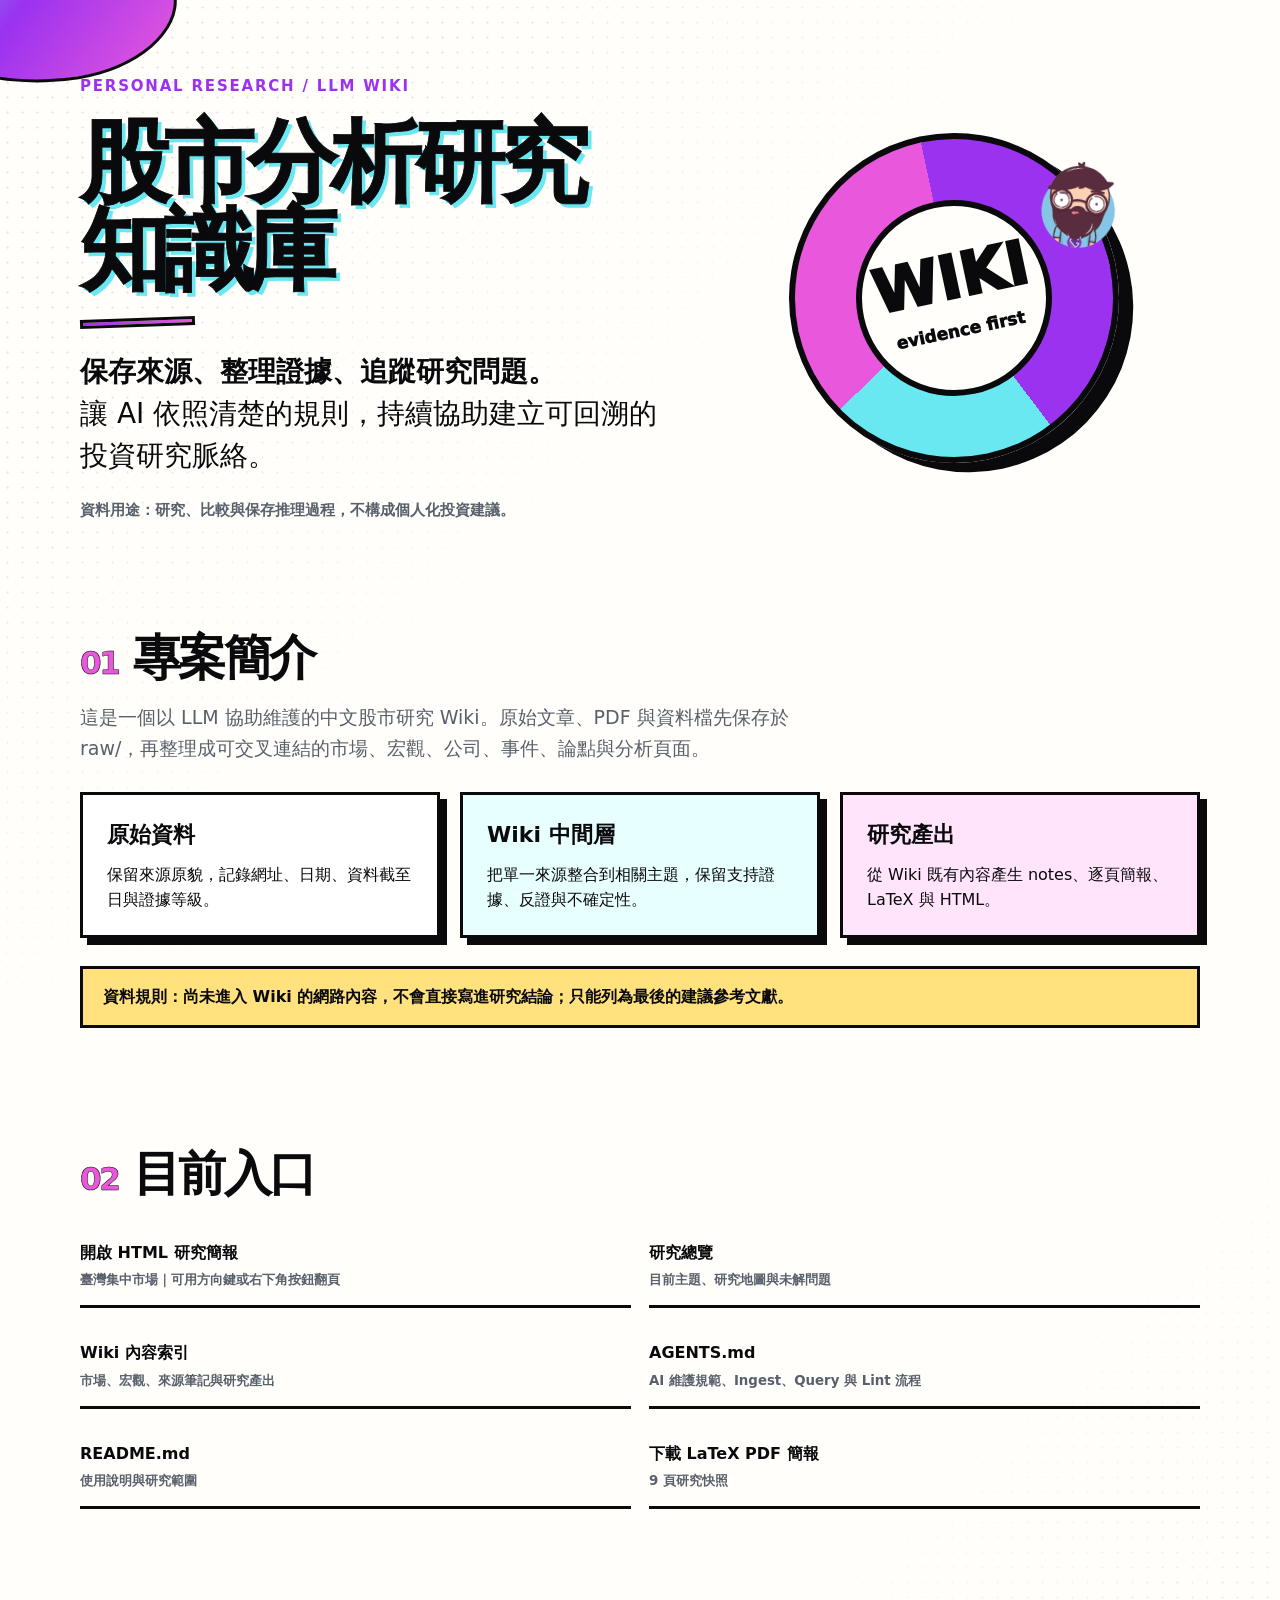
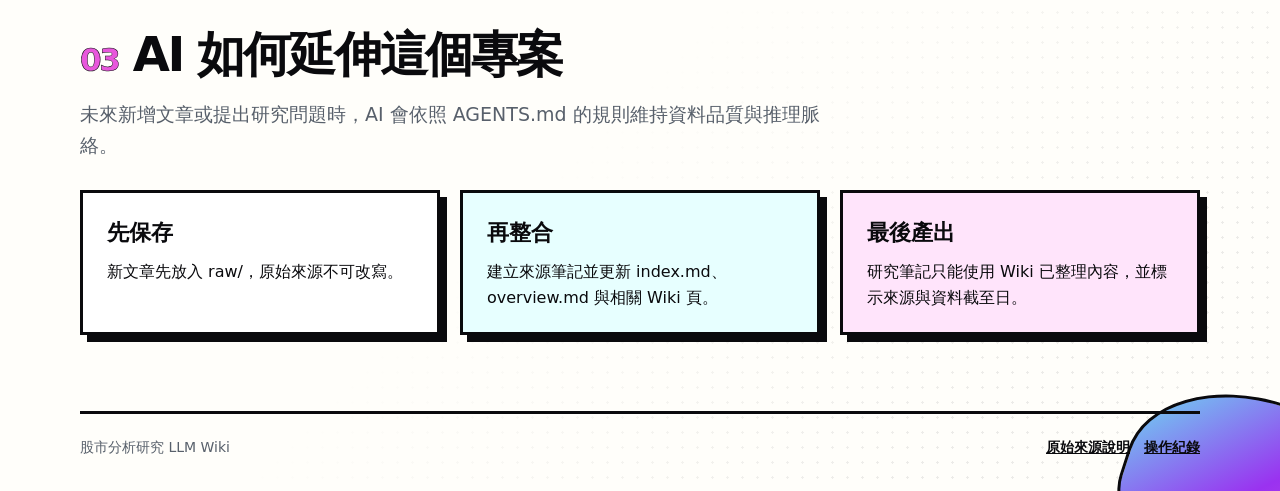
==== index.html @ 8a21003b "Initial stock research LLM Wiki" ====
<!doctype html>
<html lang="zh-Hant">
<head>
  <meta charset="utf-8">
  <meta name="viewport" content="width=device-width, initial-scale=1">
  <meta name="description" content="股市分析研究 LLM Wiki：保存來源、整理證據，並由 AI 協助產生研究筆記與簡報。">
  <title>股市分析研究 LLM Wiki</title>
  <style>
    :root{--paper:#fffefa;--ink:#0a0a0d;--muted:#58606b;--purple:#9a32f0;--pink:#e857dc;--cyan:#69e8f1;--yellow:#ffe17d;--line:3px solid var(--ink)}
    *{box-sizing:border-box}html{scroll-behavior:smooth}body{margin:0;background:#e5e6ed;color:var(--ink);font-family:"Noto Sans TC","Microsoft JhengHei",system-ui,sans-serif;line-height:1.65}
    .page{min-height:100vh;position:relative;overflow:hidden;background:var(--paper)}.page:before{content:"";position:absolute;inset:0;pointer-events:none;background-image:radial-gradient(var(--ink) 1.2px,transparent 1.2px);background-size:15px 15px;opacity:.07;mask-image:linear-gradient(135deg,#000 0 15%,transparent 35% 68%,#000 88%)}
    .blob{position:absolute;border:var(--line);background:linear-gradient(135deg,var(--cyan),var(--purple) 48%,var(--pink));pointer-events:none}.blob.tl{width:280px;height:175px;left:-105px;top:-90px;border-radius:20% 65% 45% 70%;transform:rotate(-9deg)}.blob.br{width:280px;height:190px;right:-120px;bottom:-100px;border-radius:48% 28% 60% 38%;transform:rotate(18deg)}
    .wrap{position:relative;z-index:1;width:min(1120px,calc(100% - 48px));margin:0 auto}.hero{padding:74px 0 66px;min-height:540px;display:grid;grid-template-columns:1.08fr .92fr;gap:50px;align-items:center}.eyebrow{font-size:15px;letter-spacing:.12em;font-weight:900;color:var(--purple);text-transform:uppercase}.hero h1{max-width:680px;margin:20px 0 18px;font-size:clamp(44px,7vw,90px);line-height:.98;letter-spacing:-.07em;text-shadow:4px 4px 0 var(--cyan);-webkit-text-stroke:.8px var(--ink)}.rule{width:115px;height:9px;border:var(--line);background:linear-gradient(90deg,var(--purple),var(--pink));transform:rotate(-2deg);margin:24px 0}.hero p{max-width:650px;margin:0;font-size:clamp(19px,2.2vw,28px);line-height:1.5}.meta{margin-top:22px!important;font-size:15px!important;color:var(--muted);font-weight:700}.visual{display:grid;place-items:center;min-height:360px;position:relative}.ring{width:min(330px,70vw);aspect-ratio:1;border:6px solid var(--ink);border-radius:50%;background:conic-gradient(var(--purple) 0 43%,var(--cyan) 43% 66%,var(--pink) 66% 100%);box-shadow:12px 12px 0 var(--ink);display:grid;place-items:center;transform:rotate(-12deg)}.ring:after{content:"";width:58%;aspect-ratio:1;border:6px solid var(--ink);border-radius:50%;background:var(--paper)}.ring-copy{position:absolute;text-align:center;transform:rotate(-12deg);font-weight:950}.ring-copy .number{font-size:clamp(30px,4.8vw,60px);line-height:.95}.ring-copy .label{font-size:17px;margin-top:10px}.avatar{position:absolute;width:110px;right:5%;top:2%;transform:rotate(7deg)}.avatar img{display:block;width:100%}
    .section{padding:44px 0 76px}.section h2{margin:0;font-size:clamp(28px,4vw,48px);line-height:1.08;letter-spacing:-.05em}.section h2 span{color:var(--pink);font-size:.65em;margin-right:.45em;-webkit-text-stroke:.5px var(--ink)}.section-intro{max-width:760px;color:var(--muted);font-size:19px;margin:18px 0 28px}.grid{display:grid;grid-template-columns:repeat(3,1fr);gap:20px}.card{border:var(--line);padding:22px 24px;background:#fff;box-shadow:7px 7px 0 var(--ink)}.card:nth-child(2){background:#e7ffff}.card:nth-child(3){background:#ffe4fb}.card h3{margin:0 0 8px;font-size:22px}.card p{margin:0;font-size:16px;line-height:1.6}.links{display:grid;grid-template-columns:repeat(2,1fr);gap:18px;margin-top:26px}.link{display:block;color:var(--ink);text-decoration:none;border-bottom:var(--line);padding:14px 0;font-weight:850}.link:hover{color:var(--purple)}.link small{display:block;color:var(--muted);font-weight:600;margin-top:3px}.notice{margin-top:28px;border:var(--line);background:var(--yellow);padding:15px 20px;font-size:16px;font-weight:750}.footer{border-top:var(--line);padding:22px 0 32px;color:var(--muted);font-size:14px;display:flex;justify-content:space-between;gap:18px}.footer a{color:var(--ink);font-weight:850}
    @media(max-width:760px){.wrap{width:min(100% - 34px,600px)}.hero{grid-template-columns:1fr;gap:20px;padding-top:54px}.visual{min-height:285px}.avatar{width:84px;right:10%;top:0}.grid,.links{grid-template-columns:1fr}.section{padding:34px 0 54px}.footer{display:block}.footer span{display:block;margin-top:6px}}
  </style>
</head>
<body>
  <main class="page">
    <div class="blob tl"></div><div class="blob br"></div>
    <div class="wrap">
      <header class="hero">
        <div>
          <div class="eyebrow">Personal Research / LLM Wiki</div>
          <h1>股市分析研究<br>知識庫</h1>
          <div class="rule"></div>
          <p><strong>保存來源、整理證據、追蹤研究問題。</strong><br>讓 AI 依照清楚的規則，持續協助建立可回溯的投資研究脈絡。</p>
          <p class="meta">資料用途：研究、比較與保存推理過程，不構成個人化投資建議。</p>
        </div>
        <div class="visual" aria-label="研究資料視覺化裝飾">
          <div class="ring"></div>
          <div class="ring-copy"><div class="number">WIKI</div><div class="label">evidence first</div></div>
          <figure class="avatar"><img src="raw/assets/beanhead-01-transparent.png" alt="研究角色插圖"></figure>
        </div>
      </header>

      <section class="section" id="about">
        <h2><span>01</span>專案簡介</h2>
        <p class="section-intro">這是一個以 LLM 協助維護的中文股市研究 Wiki。原始文章、PDF 與資料檔先保存於 raw/，再整理成可交叉連結的市場、宏觀、公司、事件、論點與分析頁面。</p>
        <div class="grid">
          <article class="card"><h3>原始資料</h3><p>保留來源原貌，記錄網址、日期、資料截至日與證據等級。</p></article>
          <article class="card"><h3>Wiki 中間層</h3><p>把單一來源整合到相關主題，保留支持證據、反證與不確定性。</p></article>
          <article class="card"><h3>研究產出</h3><p>從 Wiki 既有內容產生 notes、逐頁簡報、LaTeX 與 HTML。</p></article>
        </div>
        <div class="notice">資料規則：尚未進入 Wiki 的網路內容，不會直接寫進研究結論；只能列為最後的建議參考文獻。</div>
      </section>

      <section class="section" id="entries">
        <h2><span>02</span>目前入口</h2>
        <div class="links">
          <a class="link" href="html/taiwan-stock-market.html">開啟 HTML 研究簡報<small>臺灣集中市場｜可用方向鍵或右下角按鈕翻頁</small></a>
          <a class="link" href="wiki/overview.md">研究總覽<small>目前主題、研究地圖與未解問題</small></a>
          <a class="link" href="index.md">Wiki 內容索引<small>市場、宏觀、來源筆記與研究產出</small></a>
          <a class="link" href="AGENTS.md">AGENTS.md<small>AI 維護規範、Ingest、Query 與 Lint 流程</small></a>
          <a class="link" href="README.md">README.md<small>使用說明與研究範圍</small></a>
          <a class="link" href="latex/taiwan-stock-market.pdf">下載 LaTeX PDF 簡報<small>9 頁研究快照</small></a>
        </div>
      </section>

      <section class="section" id="ai-rules">
        <h2><span>03</span>AI 如何延伸這個專案</h2>
        <p class="section-intro">未來新增文章或提出研究問題時，AI 會依照 AGENTS.md 的規則維持資料品質與推理脈絡。</p>
        <div class="grid">
          <article class="card"><h3>先保存</h3><p>新文章先放入 raw/，原始來源不可改寫。</p></article>
          <article class="card"><h3>再整合</h3><p>建立來源筆記並更新 index.md、overview.md 與相關 Wiki 頁。</p></article>
          <article class="card"><h3>最後產出</h3><p>研究筆記只能使用 Wiki 已整理內容，並標示來源與資料截至日。</p></article>
        </div>
      </section>

      <footer class="footer">
        <span>股市分析研究 LLM Wiki</span>
        <span><a href="raw/README.md">原始來源說明</a>　<a href="log.md">操作紀錄</a></span>
      </footer>
    </div>
  </main>
</body>
</html>
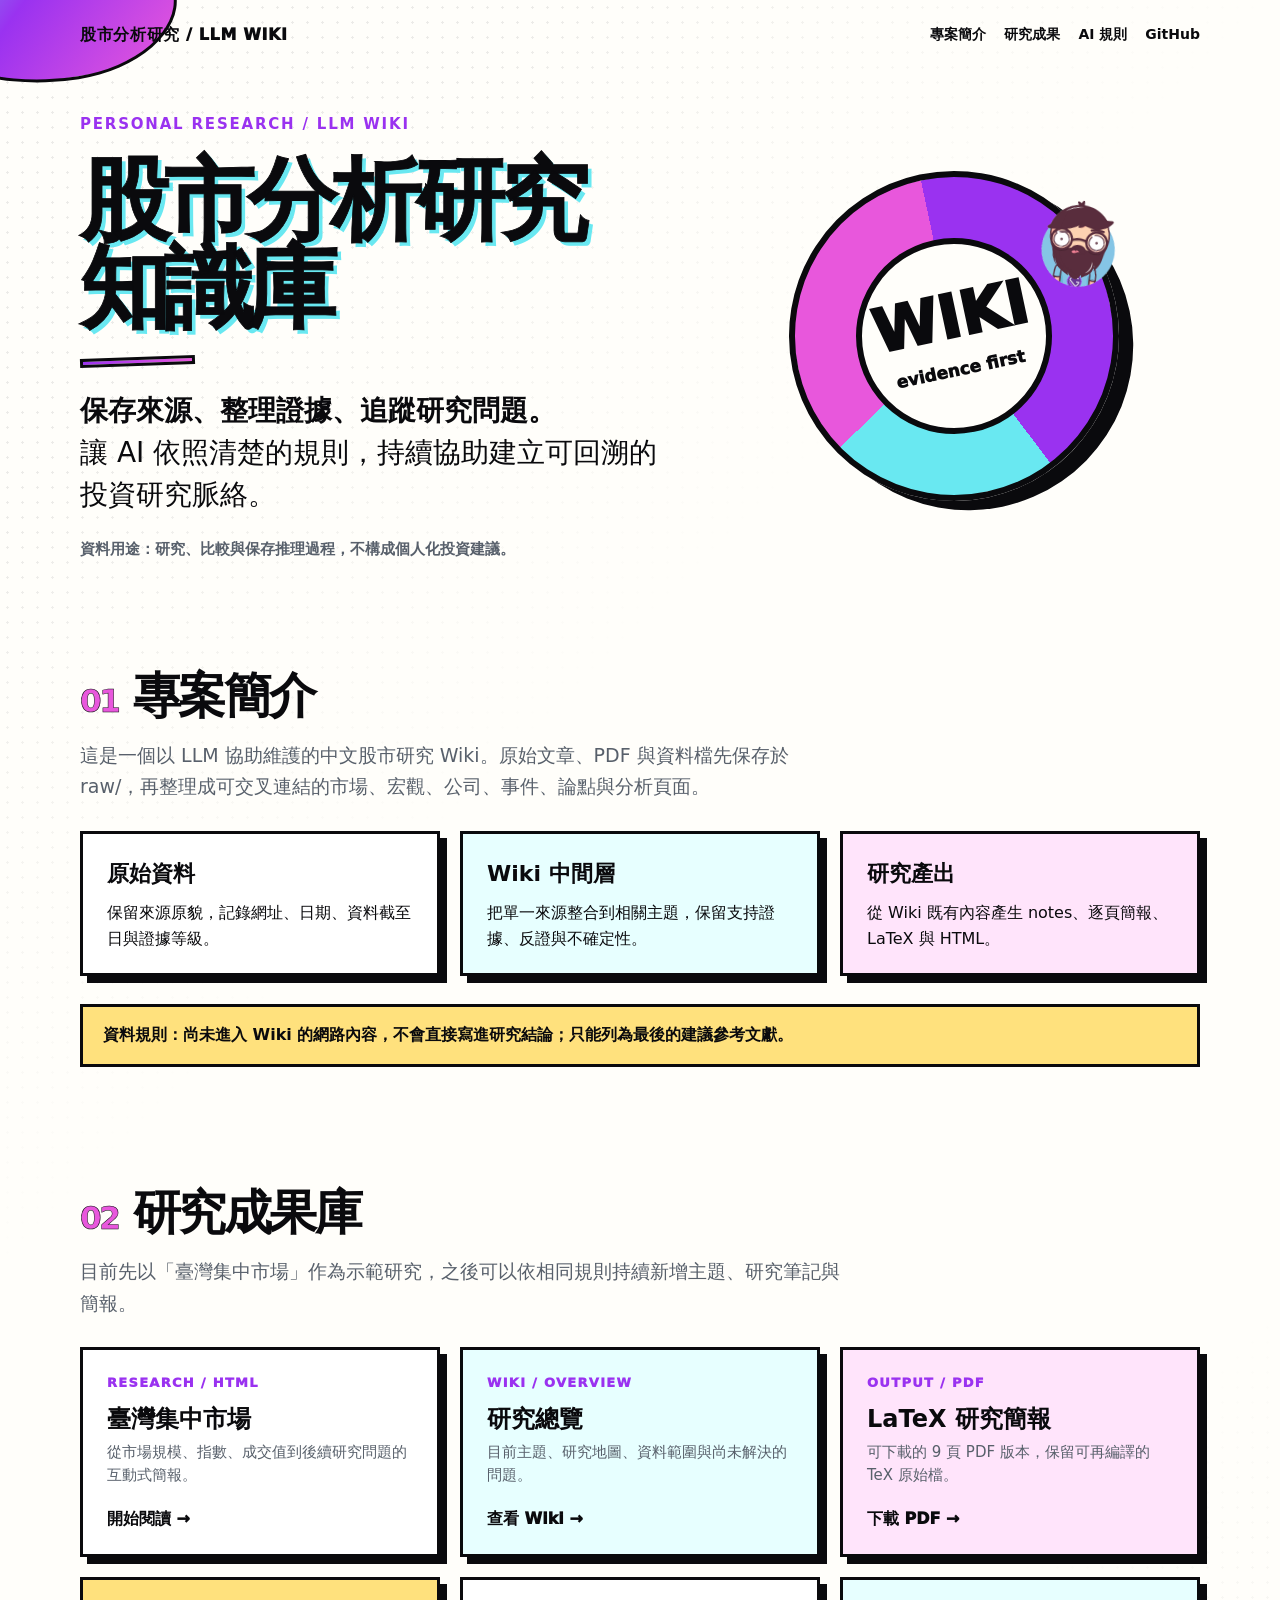
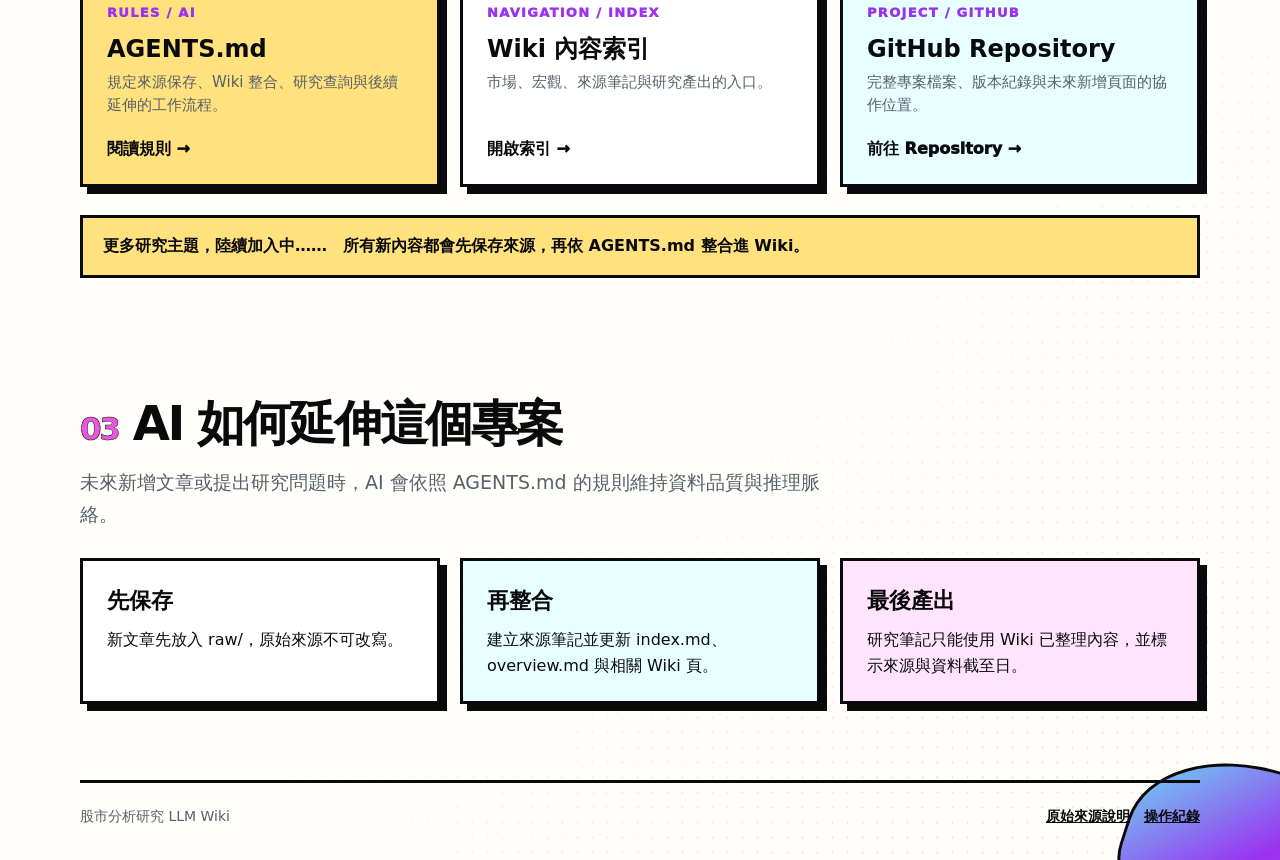
==== commit b61d34d3: "Improve project landing page structure" ====
--- a/index.html
+++ b/index.html
@@ -10,15 +10,19 @@
     *{box-sizing:border-box}html{scroll-behavior:smooth}body{margin:0;background:#e5e6ed;color:var(--ink);font-family:"Noto Sans TC","Microsoft JhengHei",system-ui,sans-serif;line-height:1.65}
     .page{min-height:100vh;position:relative;overflow:hidden;background:var(--paper)}.page:before{content:"";position:absolute;inset:0;pointer-events:none;background-image:radial-gradient(var(--ink) 1.2px,transparent 1.2px);background-size:15px 15px;opacity:.07;mask-image:linear-gradient(135deg,#000 0 15%,transparent 35% 68%,#000 88%)}
     .blob{position:absolute;border:var(--line);background:linear-gradient(135deg,var(--cyan),var(--purple) 48%,var(--pink));pointer-events:none}.blob.tl{width:280px;height:175px;left:-105px;top:-90px;border-radius:20% 65% 45% 70%;transform:rotate(-9deg)}.blob.br{width:280px;height:190px;right:-120px;bottom:-100px;border-radius:48% 28% 60% 38%;transform:rotate(18deg)}
-    .wrap{position:relative;z-index:1;width:min(1120px,calc(100% - 48px));margin:0 auto}.hero{padding:74px 0 66px;min-height:540px;display:grid;grid-template-columns:1.08fr .92fr;gap:50px;align-items:center}.eyebrow{font-size:15px;letter-spacing:.12em;font-weight:900;color:var(--purple);text-transform:uppercase}.hero h1{max-width:680px;margin:20px 0 18px;font-size:clamp(44px,7vw,90px);line-height:.98;letter-spacing:-.07em;text-shadow:4px 4px 0 var(--cyan);-webkit-text-stroke:.8px var(--ink)}.rule{width:115px;height:9px;border:var(--line);background:linear-gradient(90deg,var(--purple),var(--pink));transform:rotate(-2deg);margin:24px 0}.hero p{max-width:650px;margin:0;font-size:clamp(19px,2.2vw,28px);line-height:1.5}.meta{margin-top:22px!important;font-size:15px!important;color:var(--muted);font-weight:700}.visual{display:grid;place-items:center;min-height:360px;position:relative}.ring{width:min(330px,70vw);aspect-ratio:1;border:6px solid var(--ink);border-radius:50%;background:conic-gradient(var(--purple) 0 43%,var(--cyan) 43% 66%,var(--pink) 66% 100%);box-shadow:12px 12px 0 var(--ink);display:grid;place-items:center;transform:rotate(-12deg)}.ring:after{content:"";width:58%;aspect-ratio:1;border:6px solid var(--ink);border-radius:50%;background:var(--paper)}.ring-copy{position:absolute;text-align:center;transform:rotate(-12deg);font-weight:950}.ring-copy .number{font-size:clamp(30px,4.8vw,60px);line-height:.95}.ring-copy .label{font-size:17px;margin-top:10px}.avatar{position:absolute;width:110px;right:5%;top:2%;transform:rotate(7deg)}.avatar img{display:block;width:100%}
-    .section{padding:44px 0 76px}.section h2{margin:0;font-size:clamp(28px,4vw,48px);line-height:1.08;letter-spacing:-.05em}.section h2 span{color:var(--pink);font-size:.65em;margin-right:.45em;-webkit-text-stroke:.5px var(--ink)}.section-intro{max-width:760px;color:var(--muted);font-size:19px;margin:18px 0 28px}.grid{display:grid;grid-template-columns:repeat(3,1fr);gap:20px}.card{border:var(--line);padding:22px 24px;background:#fff;box-shadow:7px 7px 0 var(--ink)}.card:nth-child(2){background:#e7ffff}.card:nth-child(3){background:#ffe4fb}.card h3{margin:0 0 8px;font-size:22px}.card p{margin:0;font-size:16px;line-height:1.6}.links{display:grid;grid-template-columns:repeat(2,1fr);gap:18px;margin-top:26px}.link{display:block;color:var(--ink);text-decoration:none;border-bottom:var(--line);padding:14px 0;font-weight:850}.link:hover{color:var(--purple)}.link small{display:block;color:var(--muted);font-weight:600;margin-top:3px}.notice{margin-top:28px;border:var(--line);background:var(--yellow);padding:15px 20px;font-size:16px;font-weight:750}.footer{border-top:var(--line);padding:22px 0 32px;color:var(--muted);font-size:14px;display:flex;justify-content:space-between;gap:18px}.footer a{color:var(--ink);font-weight:850}
-    @media(max-width:760px){.wrap{width:min(100% - 34px,600px)}.hero{grid-template-columns:1fr;gap:20px;padding-top:54px}.visual{min-height:285px}.avatar{width:84px;right:10%;top:0}.grid,.links{grid-template-columns:1fr}.section{padding:34px 0 54px}.footer{display:block}.footer span{display:block;margin-top:6px}}
+    .wrap{position:relative;z-index:1;width:min(1120px,calc(100% - 48px));margin:0 auto}.nav{display:flex;align-items:center;justify-content:space-between;gap:20px;padding:22px 0 8px}.brand{font-weight:950;letter-spacing:.04em}.nav-links{display:flex;gap:18px;flex-wrap:wrap;justify-content:flex-end}.nav-links a{color:var(--ink);text-decoration:none;font-size:14px;font-weight:850;border-bottom:2px solid transparent}.nav-links a:hover{color:var(--purple);border-color:var(--purple)}.hero{padding:56px 0 66px;min-height:520px;display:grid;grid-template-columns:1.08fr .92fr;gap:50px;align-items:center}.eyebrow{font-size:15px;letter-spacing:.12em;font-weight:900;color:var(--purple);text-transform:uppercase}.hero h1{max-width:680px;margin:20px 0 18px;font-size:clamp(44px,7vw,90px);line-height:.98;letter-spacing:-.07em;text-shadow:4px 4px 0 var(--cyan);-webkit-text-stroke:.8px var(--ink)}.rule{width:115px;height:9px;border:var(--line);background:linear-gradient(90deg,var(--purple),var(--pink));transform:rotate(-2deg);margin:24px 0}.hero p{max-width:650px;margin:0;font-size:clamp(19px,2.2vw,28px);line-height:1.5}.meta{margin-top:22px!important;font-size:15px!important;color:var(--muted);font-weight:700}.visual{display:grid;place-items:center;min-height:360px;position:relative}.ring{width:min(330px,70vw);aspect-ratio:1;border:6px solid var(--ink);border-radius:50%;background:conic-gradient(var(--purple) 0 43%,var(--cyan) 43% 66%,var(--pink) 66% 100%);box-shadow:12px 12px 0 var(--ink);display:grid;place-items:center;transform:rotate(-12deg)}.ring:after{content:"";width:58%;aspect-ratio:1;border:6px solid var(--ink);border-radius:50%;background:var(--paper)}.ring-copy{position:absolute;text-align:center;transform:rotate(-12deg);font-weight:950}.ring-copy .number{font-size:clamp(30px,4.8vw,60px);line-height:.95}.ring-copy .label{font-size:17px;margin-top:10px}.avatar{position:absolute;width:110px;right:5%;top:2%;transform:rotate(7deg)}.avatar img{display:block;width:100%}
+    .section{padding:44px 0 76px}.section h2{margin:0;font-size:clamp(28px,4vw,48px);line-height:1.08;letter-spacing:-.05em}.section h2 span{color:var(--pink);font-size:.65em;margin-right:.45em;-webkit-text-stroke:.5px var(--ink)}.section-intro{max-width:760px;color:var(--muted);font-size:19px;margin:18px 0 28px}.grid{display:grid;grid-template-columns:repeat(3,1fr);gap:20px}.card{border:var(--line);padding:22px 24px;background:#fff;box-shadow:7px 7px 0 var(--ink)}.card:nth-child(2){background:#e7ffff}.card:nth-child(3){background:#ffe4fb}.card h3{margin:0 0 8px;font-size:22px}.card p{margin:0;font-size:16px;line-height:1.6}.entry-grid{display:grid;grid-template-columns:repeat(3,1fr);gap:20px;margin-top:26px}.entry{display:flex;min-height:210px;flex-direction:column;justify-content:space-between;color:var(--ink);text-decoration:none;border:var(--line);padding:22px 24px;background:#fff;box-shadow:7px 7px 0 var(--ink);transition:transform .15s ease}.entry:hover{transform:translate(-3px,-3px)}.entry:nth-child(2){background:#e7ffff}.entry:nth-child(3){background:#ffe4fb}.entry:nth-child(4){background:#ffe17d}.entry:nth-child(5){background:#fff}.entry:nth-child(6){background:#e7ffff}.entry-tag{font-size:13px;letter-spacing:.1em;font-weight:950;color:var(--purple);text-transform:uppercase}.entry h3{font-size:24px;line-height:1.15;margin:12px 0 8px}.entry p{margin:0;color:var(--muted);font-size:15px;line-height:1.55}.entry-cta{margin-top:18px;font-weight:950}.links{display:grid;grid-template-columns:repeat(2,1fr);gap:18px;margin-top:26px}.link{display:block;color:var(--ink);text-decoration:none;border-bottom:var(--line);padding:14px 0;font-weight:850}.link:hover{color:var(--purple)}.link small{display:block;color:var(--muted);font-weight:600;margin-top:3px}.notice{margin-top:28px;border:var(--line);background:var(--yellow);padding:15px 20px;font-size:16px;font-weight:750}.footer{border-top:var(--line);padding:22px 0 32px;color:var(--muted);font-size:14px;display:flex;justify-content:space-between;gap:18px}.footer a{color:var(--ink);font-weight:850}
+    @media(max-width:760px){.wrap{width:min(100% - 34px,600px)}.nav{align-items:flex-start;flex-direction:column}.nav-links{justify-content:flex-start}.hero{grid-template-columns:1fr;gap:20px;padding-top:44px}.visual{min-height:285px}.avatar{width:84px;right:10%;top:0}.grid,.entry-grid,.links{grid-template-columns:1fr}.section{padding:34px 0 54px}.footer{display:block}.footer span{display:block;margin-top:6px}}
   </style>
 </head>
 <body>
   <main class="page">
     <div class="blob tl"></div><div class="blob br"></div>
     <div class="wrap">
+      <nav class="nav" aria-label="主要導覽">
+        <div class="brand">股市分析研究 / LLM WIKI</div>
+        <div class="nav-links"><a href="#about">專案簡介</a><a href="#entries">研究成果</a><a href="#ai-rules">AI 規則</a><a href="https://github.com/tzuyin-19/-LLM-Wiki">GitHub</a></div>
+      </nav>
       <header class="hero">
         <div>
           <div class="eyebrow">Personal Research / LLM Wiki</div>
@@ -46,15 +50,17 @@
       </section>
 
       <section class="section" id="entries">
-        <h2><span>02</span>目前入口</h2>
-        <div class="links">
-          <a class="link" href="html/taiwan-stock-market.html">開啟 HTML 研究簡報<small>臺灣集中市場｜可用方向鍵或右下角按鈕翻頁</small></a>
-          <a class="link" href="wiki/overview.md">研究總覽<small>目前主題、研究地圖與未解問題</small></a>
-          <a class="link" href="index.md">Wiki 內容索引<small>市場、宏觀、來源筆記與研究產出</small></a>
-          <a class="link" href="AGENTS.md">AGENTS.md<small>AI 維護規範、Ingest、Query 與 Lint 流程</small></a>
-          <a class="link" href="README.md">README.md<small>使用說明與研究範圍</small></a>
-          <a class="link" href="latex/taiwan-stock-market.pdf">下載 LaTeX PDF 簡報<small>9 頁研究快照</small></a>
+        <h2><span>02</span>研究成果庫</h2>
+        <p class="section-intro">目前先以「臺灣集中市場」作為示範研究，之後可以依相同規則持續新增主題、研究筆記與簡報。</p>
+        <div class="entry-grid">
+          <a class="entry" href="html/taiwan-stock-market.html"><div><div class="entry-tag">Research / HTML</div><h3>臺灣集中市場</h3><p>從市場規模、指數、成交值到後續研究問題的互動式簡報。</p></div><div class="entry-cta">開始閱讀 →</div></a>
+          <a class="entry" href="wiki/overview.md"><div><div class="entry-tag">Wiki / Overview</div><h3>研究總覽</h3><p>目前主題、研究地圖、資料範圍與尚未解決的問題。</p></div><div class="entry-cta">查看 Wiki →</div></a>
+          <a class="entry" href="latex/taiwan-stock-market.pdf"><div><div class="entry-tag">Output / PDF</div><h3>LaTeX 研究簡報</h3><p>可下載的 9 頁 PDF 版本，保留可再編譯的 TeX 原始檔。</p></div><div class="entry-cta">下載 PDF →</div></a>
+          <a class="entry" href="AGENTS.md"><div><div class="entry-tag">Rules / AI</div><h3>AGENTS.md</h3><p>規定來源保存、Wiki 整合、研究查詢與後續延伸的工作流程。</p></div><div class="entry-cta">閱讀規則 →</div></a>
+          <a class="entry" href="index.md"><div><div class="entry-tag">Navigation / Index</div><h3>Wiki 內容索引</h3><p>市場、宏觀、來源筆記與研究產出的入口。</p></div><div class="entry-cta">開啟索引 →</div></a>
+          <a class="entry" href="https://github.com/tzuyin-19/-LLM-Wiki"><div><div class="entry-tag">Project / GitHub</div><h3>GitHub Repository</h3><p>完整專案檔案、版本紀錄與未來新增頁面的協作位置。</p></div><div class="entry-cta">前往 Repository →</div></a>
         </div>
+        <div class="notice">更多研究主題，陸續加入中……　所有新內容都會先保存來源，再依 AGENTS.md 整合進 Wiki。</div>
       </section>
 
       <section class="section" id="ai-rules">
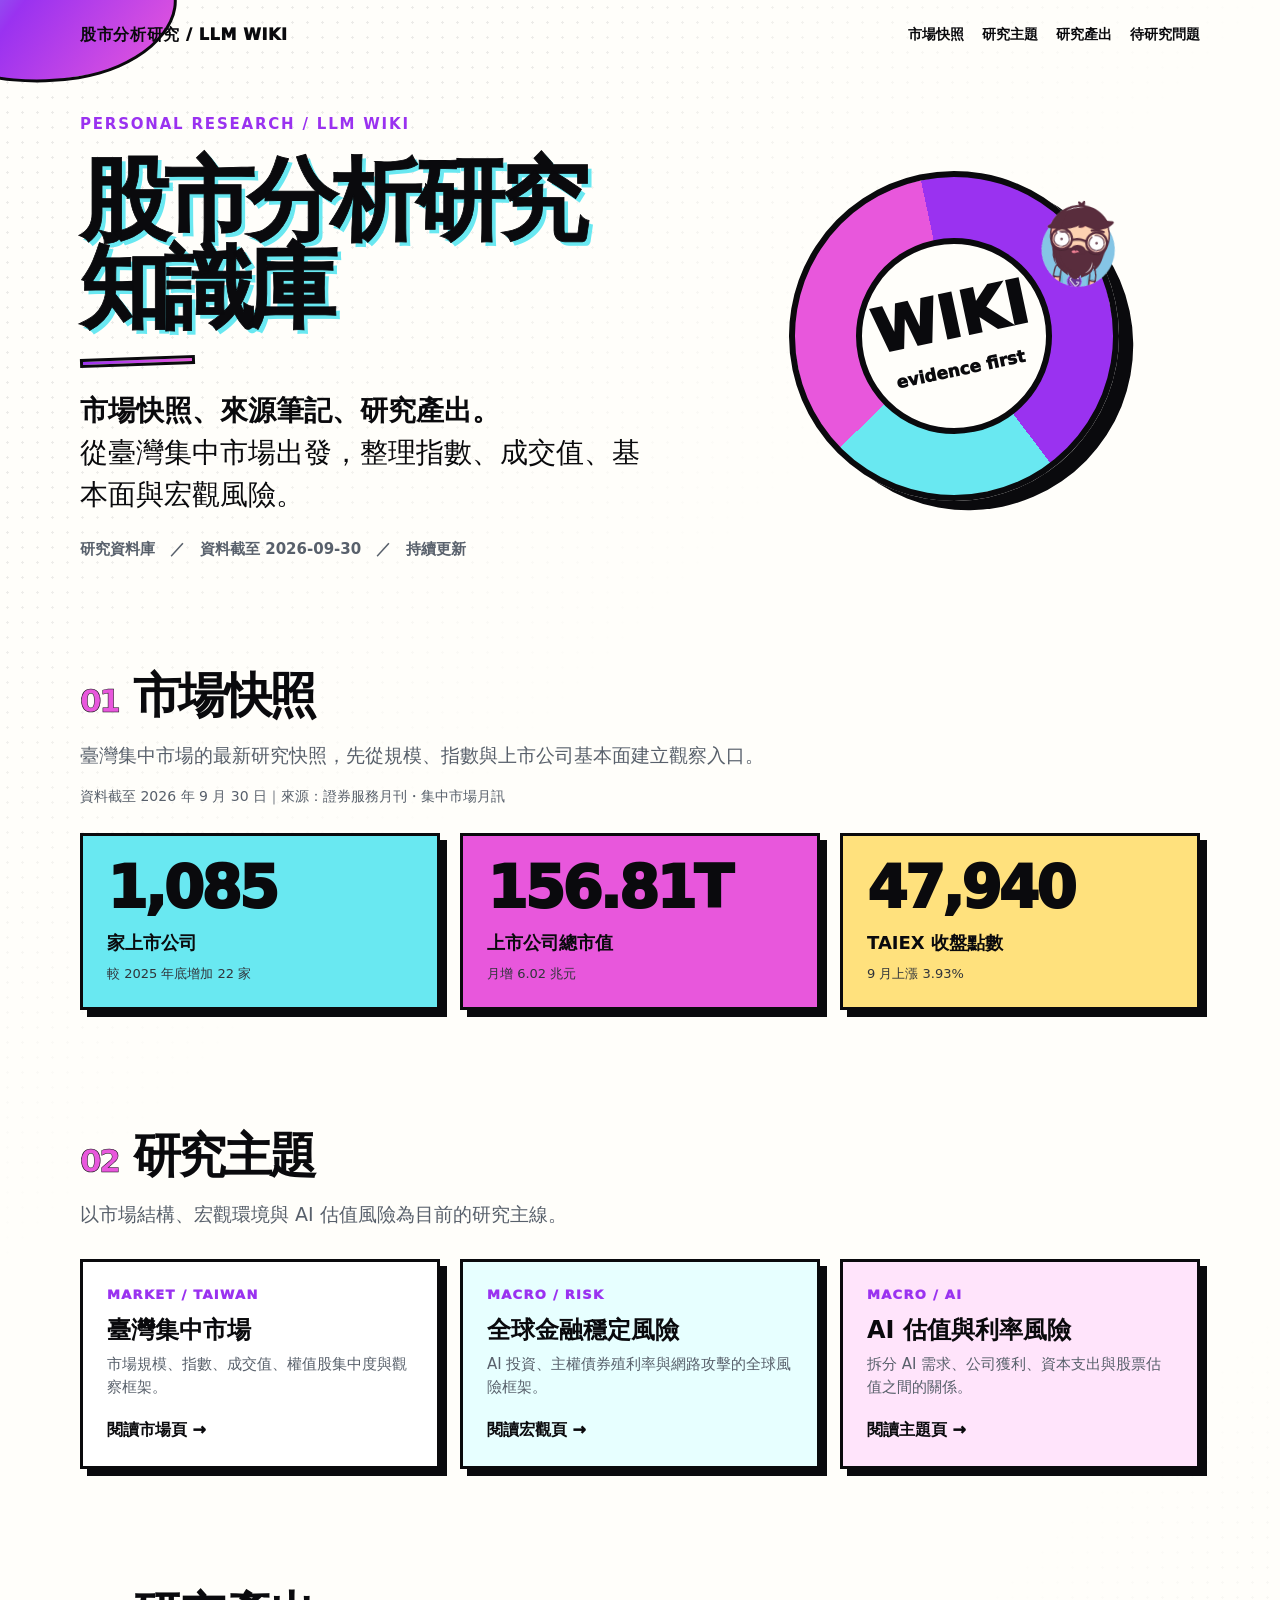
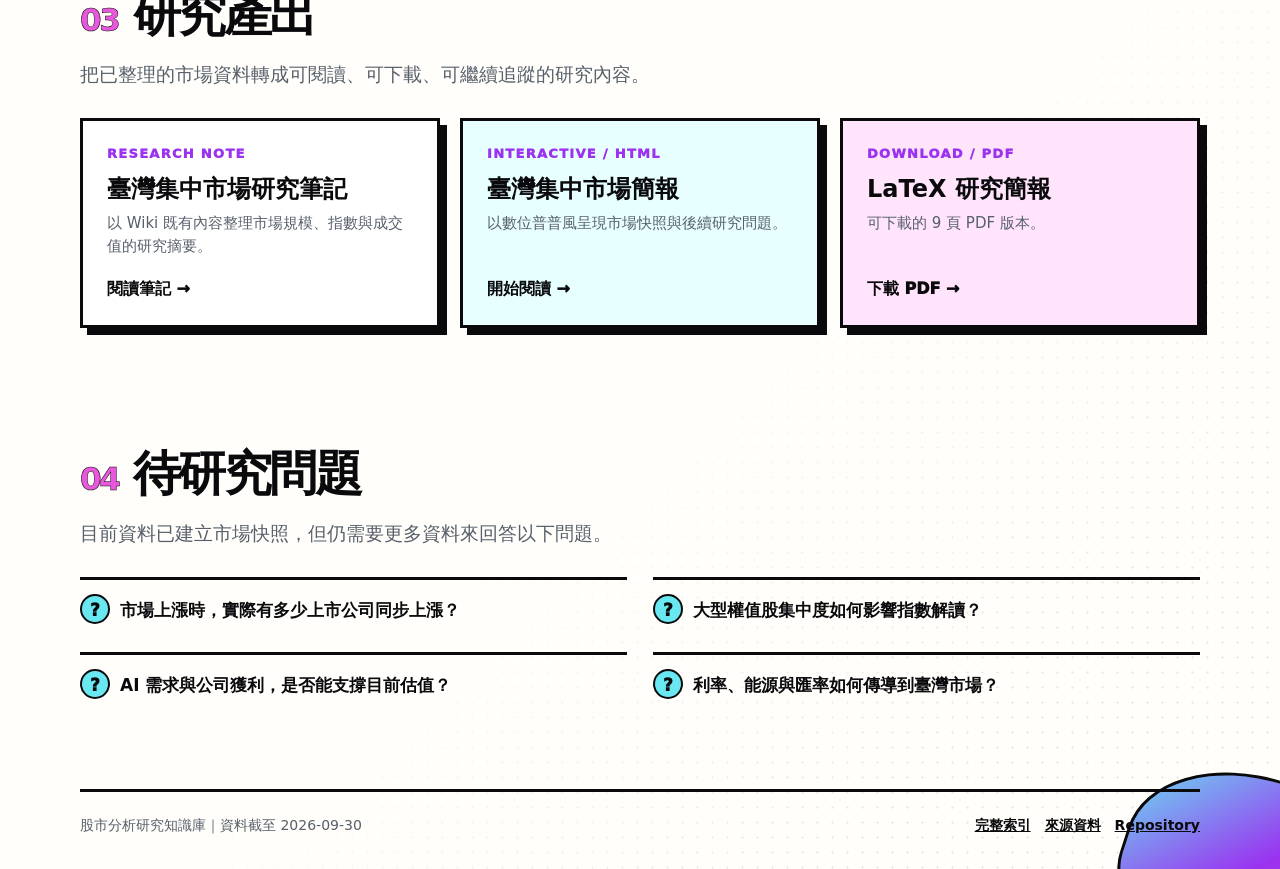
==== commit 21da047e: "Refocus landing page as stock research wiki" ====
--- a/index.html
+++ b/index.html
@@ -11,8 +11,8 @@
     .page{min-height:100vh;position:relative;overflow:hidden;background:var(--paper)}.page:before{content:"";position:absolute;inset:0;pointer-events:none;background-image:radial-gradient(var(--ink) 1.2px,transparent 1.2px);background-size:15px 15px;opacity:.07;mask-image:linear-gradient(135deg,#000 0 15%,transparent 35% 68%,#000 88%)}
     .blob{position:absolute;border:var(--line);background:linear-gradient(135deg,var(--cyan),var(--purple) 48%,var(--pink));pointer-events:none}.blob.tl{width:280px;height:175px;left:-105px;top:-90px;border-radius:20% 65% 45% 70%;transform:rotate(-9deg)}.blob.br{width:280px;height:190px;right:-120px;bottom:-100px;border-radius:48% 28% 60% 38%;transform:rotate(18deg)}
     .wrap{position:relative;z-index:1;width:min(1120px,calc(100% - 48px));margin:0 auto}.nav{display:flex;align-items:center;justify-content:space-between;gap:20px;padding:22px 0 8px}.brand{font-weight:950;letter-spacing:.04em}.nav-links{display:flex;gap:18px;flex-wrap:wrap;justify-content:flex-end}.nav-links a{color:var(--ink);text-decoration:none;font-size:14px;font-weight:850;border-bottom:2px solid transparent}.nav-links a:hover{color:var(--purple);border-color:var(--purple)}.hero{padding:56px 0 66px;min-height:520px;display:grid;grid-template-columns:1.08fr .92fr;gap:50px;align-items:center}.eyebrow{font-size:15px;letter-spacing:.12em;font-weight:900;color:var(--purple);text-transform:uppercase}.hero h1{max-width:680px;margin:20px 0 18px;font-size:clamp(44px,7vw,90px);line-height:.98;letter-spacing:-.07em;text-shadow:4px 4px 0 var(--cyan);-webkit-text-stroke:.8px var(--ink)}.rule{width:115px;height:9px;border:var(--line);background:linear-gradient(90deg,var(--purple),var(--pink));transform:rotate(-2deg);margin:24px 0}.hero p{max-width:650px;margin:0;font-size:clamp(19px,2.2vw,28px);line-height:1.5}.meta{margin-top:22px!important;font-size:15px!important;color:var(--muted);font-weight:700}.visual{display:grid;place-items:center;min-height:360px;position:relative}.ring{width:min(330px,70vw);aspect-ratio:1;border:6px solid var(--ink);border-radius:50%;background:conic-gradient(var(--purple) 0 43%,var(--cyan) 43% 66%,var(--pink) 66% 100%);box-shadow:12px 12px 0 var(--ink);display:grid;place-items:center;transform:rotate(-12deg)}.ring:after{content:"";width:58%;aspect-ratio:1;border:6px solid var(--ink);border-radius:50%;background:var(--paper)}.ring-copy{position:absolute;text-align:center;transform:rotate(-12deg);font-weight:950}.ring-copy .number{font-size:clamp(30px,4.8vw,60px);line-height:.95}.ring-copy .label{font-size:17px;margin-top:10px}.avatar{position:absolute;width:110px;right:5%;top:2%;transform:rotate(7deg)}.avatar img{display:block;width:100%}
-    .section{padding:44px 0 76px}.section h2{margin:0;font-size:clamp(28px,4vw,48px);line-height:1.08;letter-spacing:-.05em}.section h2 span{color:var(--pink);font-size:.65em;margin-right:.45em;-webkit-text-stroke:.5px var(--ink)}.section-intro{max-width:760px;color:var(--muted);font-size:19px;margin:18px 0 28px}.grid{display:grid;grid-template-columns:repeat(3,1fr);gap:20px}.card{border:var(--line);padding:22px 24px;background:#fff;box-shadow:7px 7px 0 var(--ink)}.card:nth-child(2){background:#e7ffff}.card:nth-child(3){background:#ffe4fb}.card h3{margin:0 0 8px;font-size:22px}.card p{margin:0;font-size:16px;line-height:1.6}.entry-grid{display:grid;grid-template-columns:repeat(3,1fr);gap:20px;margin-top:26px}.entry{display:flex;min-height:210px;flex-direction:column;justify-content:space-between;color:var(--ink);text-decoration:none;border:var(--line);padding:22px 24px;background:#fff;box-shadow:7px 7px 0 var(--ink);transition:transform .15s ease}.entry:hover{transform:translate(-3px,-3px)}.entry:nth-child(2){background:#e7ffff}.entry:nth-child(3){background:#ffe4fb}.entry:nth-child(4){background:#ffe17d}.entry:nth-child(5){background:#fff}.entry:nth-child(6){background:#e7ffff}.entry-tag{font-size:13px;letter-spacing:.1em;font-weight:950;color:var(--purple);text-transform:uppercase}.entry h3{font-size:24px;line-height:1.15;margin:12px 0 8px}.entry p{margin:0;color:var(--muted);font-size:15px;line-height:1.55}.entry-cta{margin-top:18px;font-weight:950}.links{display:grid;grid-template-columns:repeat(2,1fr);gap:18px;margin-top:26px}.link{display:block;color:var(--ink);text-decoration:none;border-bottom:var(--line);padding:14px 0;font-weight:850}.link:hover{color:var(--purple)}.link small{display:block;color:var(--muted);font-weight:600;margin-top:3px}.notice{margin-top:28px;border:var(--line);background:var(--yellow);padding:15px 20px;font-size:16px;font-weight:750}.footer{border-top:var(--line);padding:22px 0 32px;color:var(--muted);font-size:14px;display:flex;justify-content:space-between;gap:18px}.footer a{color:var(--ink);font-weight:850}
-    @media(max-width:760px){.wrap{width:min(100% - 34px,600px)}.nav{align-items:flex-start;flex-direction:column}.nav-links{justify-content:flex-start}.hero{grid-template-columns:1fr;gap:20px;padding-top:44px}.visual{min-height:285px}.avatar{width:84px;right:10%;top:0}.grid,.entry-grid,.links{grid-template-columns:1fr}.section{padding:34px 0 54px}.footer{display:block}.footer span{display:block;margin-top:6px}}
+    .section{padding:44px 0 76px}.section h2{margin:0;font-size:clamp(28px,4vw,48px);line-height:1.08;letter-spacing:-.05em}.section h2 span{color:var(--pink);font-size:.65em;margin-right:.45em;-webkit-text-stroke:.5px var(--ink)}.section-intro{max-width:760px;color:var(--muted);font-size:19px;margin:18px 0 28px}.section-meta{margin:-14px 0 24px;color:var(--muted);font-size:14px}.grid{display:grid;grid-template-columns:repeat(3,1fr);gap:20px}.card{border:var(--line);padding:22px 24px;background:#fff;box-shadow:7px 7px 0 var(--ink)}.card:nth-child(2){background:#e7ffff}.card:nth-child(3){background:#ffe4fb}.card h3{margin:0 0 8px;font-size:22px}.card p{margin:0;font-size:16px;line-height:1.6}.stat-grid{display:grid;grid-template-columns:repeat(3,1fr);gap:20px}.stat{border:var(--line);padding:22px 24px;background:var(--cyan);box-shadow:7px 7px 0 var(--ink)}.stat:nth-child(2){background:var(--pink)}.stat:nth-child(3){background:var(--yellow)}.stat-value{font-size:clamp(34px,5vw,58px);font-weight:950;line-height:1.05;letter-spacing:-.05em}.stat-label{font-size:18px;font-weight:900;margin-top:10px}.stat-note{color:#30343a;font-size:13px;margin-top:5px}.entry-grid{display:grid;grid-template-columns:repeat(3,1fr);gap:20px;margin-top:26px}.entry{display:flex;min-height:210px;flex-direction:column;justify-content:space-between;color:var(--ink);text-decoration:none;border:var(--line);padding:22px 24px;background:#fff;box-shadow:7px 7px 0 var(--ink);transition:transform .15s ease}.entry:hover{transform:translate(-3px,-3px)}.entry:nth-child(2){background:#e7ffff}.entry:nth-child(3){background:#ffe4fb}.entry:nth-child(4){background:#ffe17d}.entry:nth-child(5){background:#fff}.entry:nth-child(6){background:#e7ffff}.entry-tag{font-size:13px;letter-spacing:.1em;font-weight:950;color:var(--purple);text-transform:uppercase}.entry h3{font-size:24px;line-height:1.15;margin:12px 0 8px}.entry p{margin:0;color:var(--muted);font-size:15px;line-height:1.55}.entry-cta{margin-top:18px;font-weight:950}.question-list{display:grid;grid-template-columns:repeat(2,1fr);gap:14px 26px;margin:0;padding:0;list-style:none}.question-list li{border-top:3px solid var(--ink);padding:14px 0;font-size:17px;font-weight:750}.question-list li::before{content:"?";display:inline-grid;place-items:center;width:26px;height:26px;margin-right:10px;border:2px solid var(--ink);border-radius:50%;background:var(--cyan);font-weight:950}.notice{margin-top:28px;border:var(--line);background:var(--yellow);padding:15px 20px;font-size:16px;font-weight:750}.footer{border-top:var(--line);padding:22px 0 32px;color:var(--muted);font-size:14px;display:flex;justify-content:space-between;gap:18px}.footer a{color:var(--ink);font-weight:850}
+    @media(max-width:760px){.wrap{width:min(100% - 34px,600px)}.nav{align-items:flex-start;flex-direction:column}.nav-links{justify-content:flex-start}.hero{grid-template-columns:1fr;gap:20px;padding-top:44px}.visual{min-height:285px}.avatar{width:84px;right:10%;top:0}.grid,.stat-grid,.entry-grid,.question-list,.links{grid-template-columns:1fr}.section{padding:34px 0 54px}.footer{display:block}.footer span{display:block;margin-top:6px}}
   </style>
 </head>
 <body>
@@ -21,15 +21,15 @@
     <div class="wrap">
       <nav class="nav" aria-label="主要導覽">
         <div class="brand">股市分析研究 / LLM WIKI</div>
-        <div class="nav-links"><a href="#about">專案簡介</a><a href="#entries">研究成果</a><a href="#ai-rules">AI 規則</a><a href="https://github.com/tzuyin-19/-LLM-Wiki">GitHub</a></div>
+        <div class="nav-links"><a href="#snapshot">市場快照</a><a href="#topics">研究主題</a><a href="#outputs">研究產出</a><a href="#questions">待研究問題</a></div>
       </nav>
       <header class="hero">
         <div>
           <div class="eyebrow">Personal Research / LLM Wiki</div>
           <h1>股市分析研究<br>知識庫</h1>
           <div class="rule"></div>
-          <p><strong>保存來源、整理證據、追蹤研究問題。</strong><br>讓 AI 依照清楚的規則，持續協助建立可回溯的投資研究脈絡。</p>
-          <p class="meta">資料用途：研究、比較與保存推理過程，不構成個人化投資建議。</p>
+          <p><strong>市場快照、來源筆記、研究產出。</strong><br>從臺灣集中市場出發，整理指數、成交值、基本面與宏觀風險。</p>
+          <p class="meta">研究資料庫　／　資料截至 2026-09-30　／　持續更新</p>
         </div>
         <div class="visual" aria-label="研究資料視覺化裝飾">
           <div class="ring"></div>
@@ -38,44 +38,51 @@
         </div>
       </header>
 
-      <section class="section" id="about">
-        <h2><span>01</span>專案簡介</h2>
-        <p class="section-intro">這是一個以 LLM 協助維護的中文股市研究 Wiki。原始文章、PDF 與資料檔先保存於 raw/，再整理成可交叉連結的市場、宏觀、公司、事件、論點與分析頁面。</p>
-        <div class="grid">
-          <article class="card"><h3>原始資料</h3><p>保留來源原貌，記錄網址、日期、資料截至日與證據等級。</p></article>
-          <article class="card"><h3>Wiki 中間層</h3><p>把單一來源整合到相關主題，保留支持證據、反證與不確定性。</p></article>
-          <article class="card"><h3>研究產出</h3><p>從 Wiki 既有內容產生 notes、逐頁簡報、LaTeX 與 HTML。</p></article>
-        </div>
-        <div class="notice">資料規則：尚未進入 Wiki 的網路內容，不會直接寫進研究結論；只能列為最後的建議參考文獻。</div>
-      </section>
-
-      <section class="section" id="entries">
-        <h2><span>02</span>研究成果庫</h2>
-        <p class="section-intro">目前先以「臺灣集中市場」作為示範研究，之後可以依相同規則持續新增主題、研究筆記與簡報。</p>
-        <div class="entry-grid">
-          <a class="entry" href="html/taiwan-stock-market.html"><div><div class="entry-tag">Research / HTML</div><h3>臺灣集中市場</h3><p>從市場規模、指數、成交值到後續研究問題的互動式簡報。</p></div><div class="entry-cta">開始閱讀 →</div></a>
-          <a class="entry" href="wiki/overview.md"><div><div class="entry-tag">Wiki / Overview</div><h3>研究總覽</h3><p>目前主題、研究地圖、資料範圍與尚未解決的問題。</p></div><div class="entry-cta">查看 Wiki →</div></a>
-          <a class="entry" href="latex/taiwan-stock-market.pdf"><div><div class="entry-tag">Output / PDF</div><h3>LaTeX 研究簡報</h3><p>可下載的 9 頁 PDF 版本，保留可再編譯的 TeX 原始檔。</p></div><div class="entry-cta">下載 PDF →</div></a>
-          <a class="entry" href="AGENTS.md"><div><div class="entry-tag">Rules / AI</div><h3>AGENTS.md</h3><p>規定來源保存、Wiki 整合、研究查詢與後續延伸的工作流程。</p></div><div class="entry-cta">閱讀規則 →</div></a>
-          <a class="entry" href="index.md"><div><div class="entry-tag">Navigation / Index</div><h3>Wiki 內容索引</h3><p>市場、宏觀、來源筆記與研究產出的入口。</p></div><div class="entry-cta">開啟索引 →</div></a>
-          <a class="entry" href="https://github.com/tzuyin-19/-LLM-Wiki"><div><div class="entry-tag">Project / GitHub</div><h3>GitHub Repository</h3><p>完整專案檔案、版本紀錄與未來新增頁面的協作位置。</p></div><div class="entry-cta">前往 Repository →</div></a>
-        </div>
-        <div class="notice">更多研究主題，陸續加入中……　所有新內容都會先保存來源，再依 AGENTS.md 整合進 Wiki。</div>
-      </section>
-
-      <section class="section" id="ai-rules">
-        <h2><span>03</span>AI 如何延伸這個專案</h2>
-        <p class="section-intro">未來新增文章或提出研究問題時，AI 會依照 AGENTS.md 的規則維持資料品質與推理脈絡。</p>
-        <div class="grid">
-          <article class="card"><h3>先保存</h3><p>新文章先放入 raw/，原始來源不可改寫。</p></article>
-          <article class="card"><h3>再整合</h3><p>建立來源筆記並更新 index.md、overview.md 與相關 Wiki 頁。</p></article>
-          <article class="card"><h3>最後產出</h3><p>研究筆記只能使用 Wiki 已整理內容，並標示來源與資料截至日。</p></article>
+      <section class="section" id="snapshot">
+        <h2><span>01</span>市場快照</h2>
+        <p class="section-intro">臺灣集中市場的最新研究快照，先從規模、指數與上市公司基本面建立觀察入口。</p>
+        <p class="section-meta">資料截至 2026 年 9 月 30 日｜來源：證券服務月刊・集中市場月訊</p>
+        <div class="stat-grid">
+          <article class="stat"><div class="stat-value">1,085</div><div class="stat-label">家上市公司</div><div class="stat-note">較 2025 年底增加 22 家</div></article>
+          <article class="stat"><div class="stat-value">156.81T</div><div class="stat-label">上市公司總市值</div><div class="stat-note">月增 6.02 兆元</div></article>
+          <article class="stat"><div class="stat-value">47,940</div><div class="stat-label">TAIEX 收盤點數</div><div class="stat-note">9 月上漲 3.93%</div></article>
         </div>
       </section>
 
+      <section class="section" id="topics">
+        <h2><span>02</span>研究主題</h2>
+        <p class="section-intro">以市場結構、宏觀環境與 AI 估值風險為目前的研究主線。</p>
+        <div class="entry-grid">
+          <a class="entry" href="wiki/markets/taiwan-stock-market.md"><div><div class="entry-tag">Market / Taiwan</div><h3>臺灣集中市場</h3><p>市場規模、指數、成交值、權值股集中度與觀察框架。</p></div><div class="entry-cta">閱讀市場頁 →</div></a>
+          <a class="entry" href="wiki/macro/global-financial-stability-risks.md"><div><div class="entry-tag">Macro / Risk</div><h3>全球金融穩定風險</h3><p>AI 投資、主權債券殖利率與網路攻擊的全球風險框架。</p></div><div class="entry-cta">閱讀宏觀頁 →</div></a>
+          <a class="entry" href="wiki/macro/ai-valuation-and-rate-risk.md"><div><div class="entry-tag">Macro / AI</div><h3>AI 估值與利率風險</h3><p>拆分 AI 需求、公司獲利、資本支出與股票估值之間的關係。</p></div><div class="entry-cta">閱讀主題頁 →</div></a>
+        </div>
+      </section>
+
+      <section class="section" id="outputs">
+        <h2><span>03</span>研究產出</h2>
+        <p class="section-intro">把已整理的市場資料轉成可閱讀、可下載、可繼續追蹤的研究內容。</p>
+        <div class="entry-grid">
+          <a class="entry" href="notes/taiwan-stock-market.md"><div><div class="entry-tag">Research Note</div><h3>臺灣集中市場研究筆記</h3><p>以 Wiki 既有內容整理市場規模、指數與成交值的研究摘要。</p></div><div class="entry-cta">閱讀筆記 →</div></a>
+          <a class="entry" href="html/taiwan-stock-market.html"><div><div class="entry-tag">Interactive / HTML</div><h3>臺灣集中市場簡報</h3><p>以數位普普風呈現市場快照與後續研究問題。</p></div><div class="entry-cta">開始閱讀 →</div></a>
+          <a class="entry" href="latex/taiwan-stock-market.pdf"><div><div class="entry-tag">Download / PDF</div><h3>LaTeX 研究簡報</h3><p>可下載的 9 頁 PDF 版本。</p></div><div class="entry-cta">下載 PDF →</div></a>
+        </div>
+      </section>
+
+      <section class="section" id="questions">
+        <h2><span>04</span>待研究問題</h2>
+        <p class="section-intro">目前資料已建立市場快照，但仍需要更多資料來回答以下問題。</p>
+        <ul class="question-list">
+          <li>市場上漲時，實際有多少上市公司同步上漲？</li>
+          <li>大型權值股集中度如何影響指數解讀？</li>
+          <li>AI 需求與公司獲利，是否能支撐目前估值？</li>
+          <li>利率、能源與匯率如何傳導到臺灣市場？</li>
+        </ul>
+      </section>
+
       <footer class="footer">
-        <span>股市分析研究 LLM Wiki</span>
-        <span><a href="raw/README.md">原始來源說明</a>　<a href="log.md">操作紀錄</a></span>
+        <span>股市分析研究知識庫｜資料截至 2026-09-30</span>
+        <span><a href="index.md">完整索引</a>　<a href="raw/README.md">來源資料</a>　<a href="https://github.com/tzuyin-19/-LLM-Wiki">Repository</a></span>
       </footer>
     </div>
   </main>
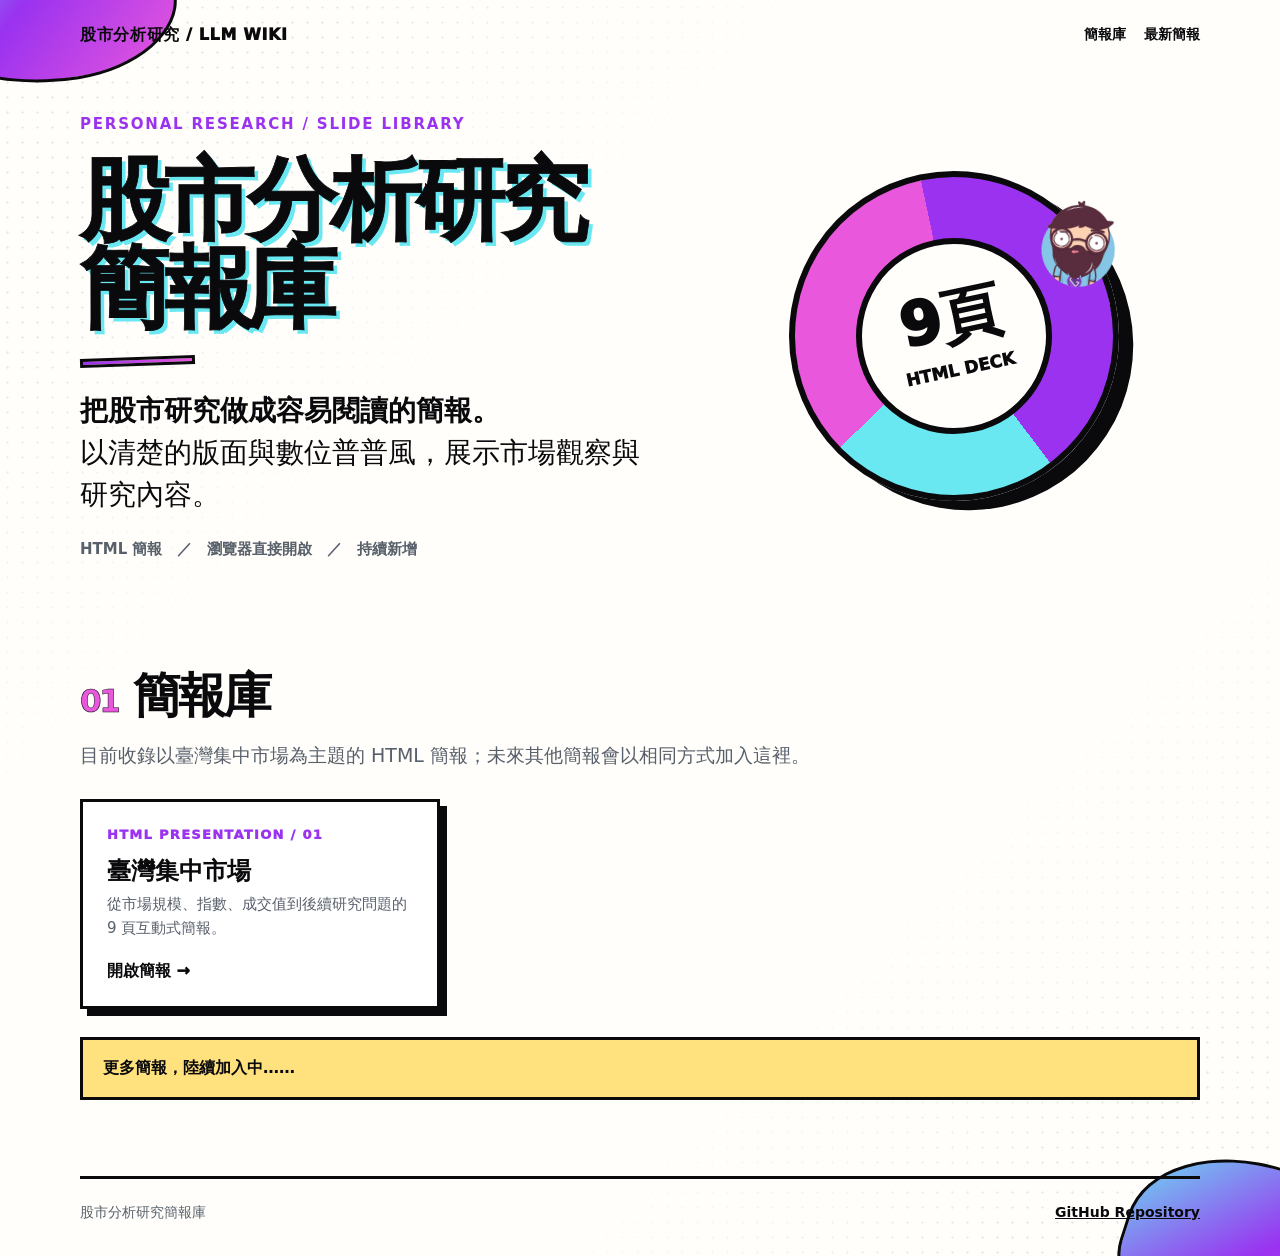
==== commit f3b9c2b2: "Focus landing page on HTML slide library" ====
--- a/index.html
+++ b/index.html
@@ -3,8 +3,8 @@
 <head>
   <meta charset="utf-8">
   <meta name="viewport" content="width=device-width, initial-scale=1">
-  <meta name="description" content="股市分析研究 LLM Wiki：保存來源、整理證據，並由 AI 協助產生研究筆記與簡報。">
-  <title>股市分析研究 LLM Wiki</title>
+  <meta name="description" content="股市分析研究簡報庫：以數位普普風呈現市場研究簡報。">
+  <title>股市分析研究簡報庫</title>
   <style>
     :root{--paper:#fffefa;--ink:#0a0a0d;--muted:#58606b;--purple:#9a32f0;--pink:#e857dc;--cyan:#69e8f1;--yellow:#ffe17d;--line:3px solid var(--ink)}
     *{box-sizing:border-box}html{scroll-behavior:smooth}body{margin:0;background:#e5e6ed;color:var(--ink);font-family:"Noto Sans TC","Microsoft JhengHei",system-ui,sans-serif;line-height:1.65}
@@ -21,68 +21,35 @@
     <div class="wrap">
       <nav class="nav" aria-label="主要導覽">
         <div class="brand">股市分析研究 / LLM WIKI</div>
-        <div class="nav-links"><a href="#snapshot">市場快照</a><a href="#topics">研究主題</a><a href="#outputs">研究產出</a><a href="#questions">待研究問題</a></div>
+        <div class="nav-links"><a href="#decks">簡報庫</a><a href="html/taiwan-stock-market.html">最新簡報</a></div>
       </nav>
       <header class="hero">
         <div>
-          <div class="eyebrow">Personal Research / LLM Wiki</div>
-          <h1>股市分析研究<br>知識庫</h1>
+          <div class="eyebrow">Personal Research / Slide Library</div>
+          <h1>股市分析研究<br>簡報庫</h1>
           <div class="rule"></div>
-          <p><strong>市場快照、來源筆記、研究產出。</strong><br>從臺灣集中市場出發，整理指數、成交值、基本面與宏觀風險。</p>
-          <p class="meta">研究資料庫　／　資料截至 2026-09-30　／　持續更新</p>
+          <p><strong>把股市研究做成容易閱讀的簡報。</strong><br>以清楚的版面與數位普普風，展示市場觀察與研究內容。</p>
+          <p class="meta">HTML 簡報　／　瀏覽器直接開啟　／　持續新增</p>
         </div>
-        <div class="visual" aria-label="研究資料視覺化裝飾">
+        <div class="visual" aria-label="股市研究簡報視覺化裝飾">
           <div class="ring"></div>
-          <div class="ring-copy"><div class="number">WIKI</div><div class="label">evidence first</div></div>
+          <div class="ring-copy"><div class="number">9頁</div><div class="label">HTML DECK</div></div>
           <figure class="avatar"><img src="raw/assets/beanhead-01-transparent.png" alt="研究角色插圖"></figure>
         </div>
       </header>
 
-      <section class="section" id="snapshot">
-        <h2><span>01</span>市場快照</h2>
-        <p class="section-intro">臺灣集中市場的最新研究快照，先從規模、指數與上市公司基本面建立觀察入口。</p>
-        <p class="section-meta">資料截至 2026 年 9 月 30 日｜來源：證券服務月刊・集中市場月訊</p>
-        <div class="stat-grid">
-          <article class="stat"><div class="stat-value">1,085</div><div class="stat-label">家上市公司</div><div class="stat-note">較 2025 年底增加 22 家</div></article>
-          <article class="stat"><div class="stat-value">156.81T</div><div class="stat-label">上市公司總市值</div><div class="stat-note">月增 6.02 兆元</div></article>
-          <article class="stat"><div class="stat-value">47,940</div><div class="stat-label">TAIEX 收盤點數</div><div class="stat-note">9 月上漲 3.93%</div></article>
+      <section class="section" id="decks">
+        <h2><span>01</span>簡報庫</h2>
+        <p class="section-intro">目前收錄以臺灣集中市場為主題的 HTML 簡報；未來其他簡報會以相同方式加入這裡。</p>
+        <div class="entry-grid">
+          <a class="entry" href="html/taiwan-stock-market.html"><div><div class="entry-tag">HTML Presentation / 01</div><h3>臺灣集中市場</h3><p>從市場規模、指數、成交值到後續研究問題的 9 頁互動式簡報。</p></div><div class="entry-cta">開啟簡報 →</div></a>
         </div>
-      </section>
-
-      <section class="section" id="topics">
-        <h2><span>02</span>研究主題</h2>
-        <p class="section-intro">以市場結構、宏觀環境與 AI 估值風險為目前的研究主線。</p>
-        <div class="entry-grid">
-          <a class="entry" href="wiki/markets/taiwan-stock-market.md"><div><div class="entry-tag">Market / Taiwan</div><h3>臺灣集中市場</h3><p>市場規模、指數、成交值、權值股集中度與觀察框架。</p></div><div class="entry-cta">閱讀市場頁 →</div></a>
-          <a class="entry" href="wiki/macro/global-financial-stability-risks.md"><div><div class="entry-tag">Macro / Risk</div><h3>全球金融穩定風險</h3><p>AI 投資、主權債券殖利率與網路攻擊的全球風險框架。</p></div><div class="entry-cta">閱讀宏觀頁 →</div></a>
-          <a class="entry" href="wiki/macro/ai-valuation-and-rate-risk.md"><div><div class="entry-tag">Macro / AI</div><h3>AI 估值與利率風險</h3><p>拆分 AI 需求、公司獲利、資本支出與股票估值之間的關係。</p></div><div class="entry-cta">閱讀主題頁 →</div></a>
-        </div>
-      </section>
-
-      <section class="section" id="outputs">
-        <h2><span>03</span>研究產出</h2>
-        <p class="section-intro">把已整理的市場資料轉成可閱讀、可下載、可繼續追蹤的研究內容。</p>
-        <div class="entry-grid">
-          <a class="entry" href="notes/taiwan-stock-market.md"><div><div class="entry-tag">Research Note</div><h3>臺灣集中市場研究筆記</h3><p>以 Wiki 既有內容整理市場規模、指數與成交值的研究摘要。</p></div><div class="entry-cta">閱讀筆記 →</div></a>
-          <a class="entry" href="html/taiwan-stock-market.html"><div><div class="entry-tag">Interactive / HTML</div><h3>臺灣集中市場簡報</h3><p>以數位普普風呈現市場快照與後續研究問題。</p></div><div class="entry-cta">開始閱讀 →</div></a>
-          <a class="entry" href="latex/taiwan-stock-market.pdf"><div><div class="entry-tag">Download / PDF</div><h3>LaTeX 研究簡報</h3><p>可下載的 9 頁 PDF 版本。</p></div><div class="entry-cta">下載 PDF →</div></a>
-        </div>
-      </section>
-
-      <section class="section" id="questions">
-        <h2><span>04</span>待研究問題</h2>
-        <p class="section-intro">目前資料已建立市場快照，但仍需要更多資料來回答以下問題。</p>
-        <ul class="question-list">
-          <li>市場上漲時，實際有多少上市公司同步上漲？</li>
-          <li>大型權值股集中度如何影響指數解讀？</li>
-          <li>AI 需求與公司獲利，是否能支撐目前估值？</li>
-          <li>利率、能源與匯率如何傳導到臺灣市場？</li>
-        </ul>
+        <div class="notice">更多簡報，陸續加入中……</div>
       </section>
 
       <footer class="footer">
-        <span>股市分析研究知識庫｜資料截至 2026-09-30</span>
-        <span><a href="index.md">完整索引</a>　<a href="raw/README.md">來源資料</a>　<a href="https://github.com/tzuyin-19/-LLM-Wiki">Repository</a></span>
+        <span>股市分析研究簡報庫</span>
+        <span><a href="https://github.com/tzuyin-19/-LLM-Wiki">GitHub Repository</a></span>
       </footer>
     </div>
   </main>
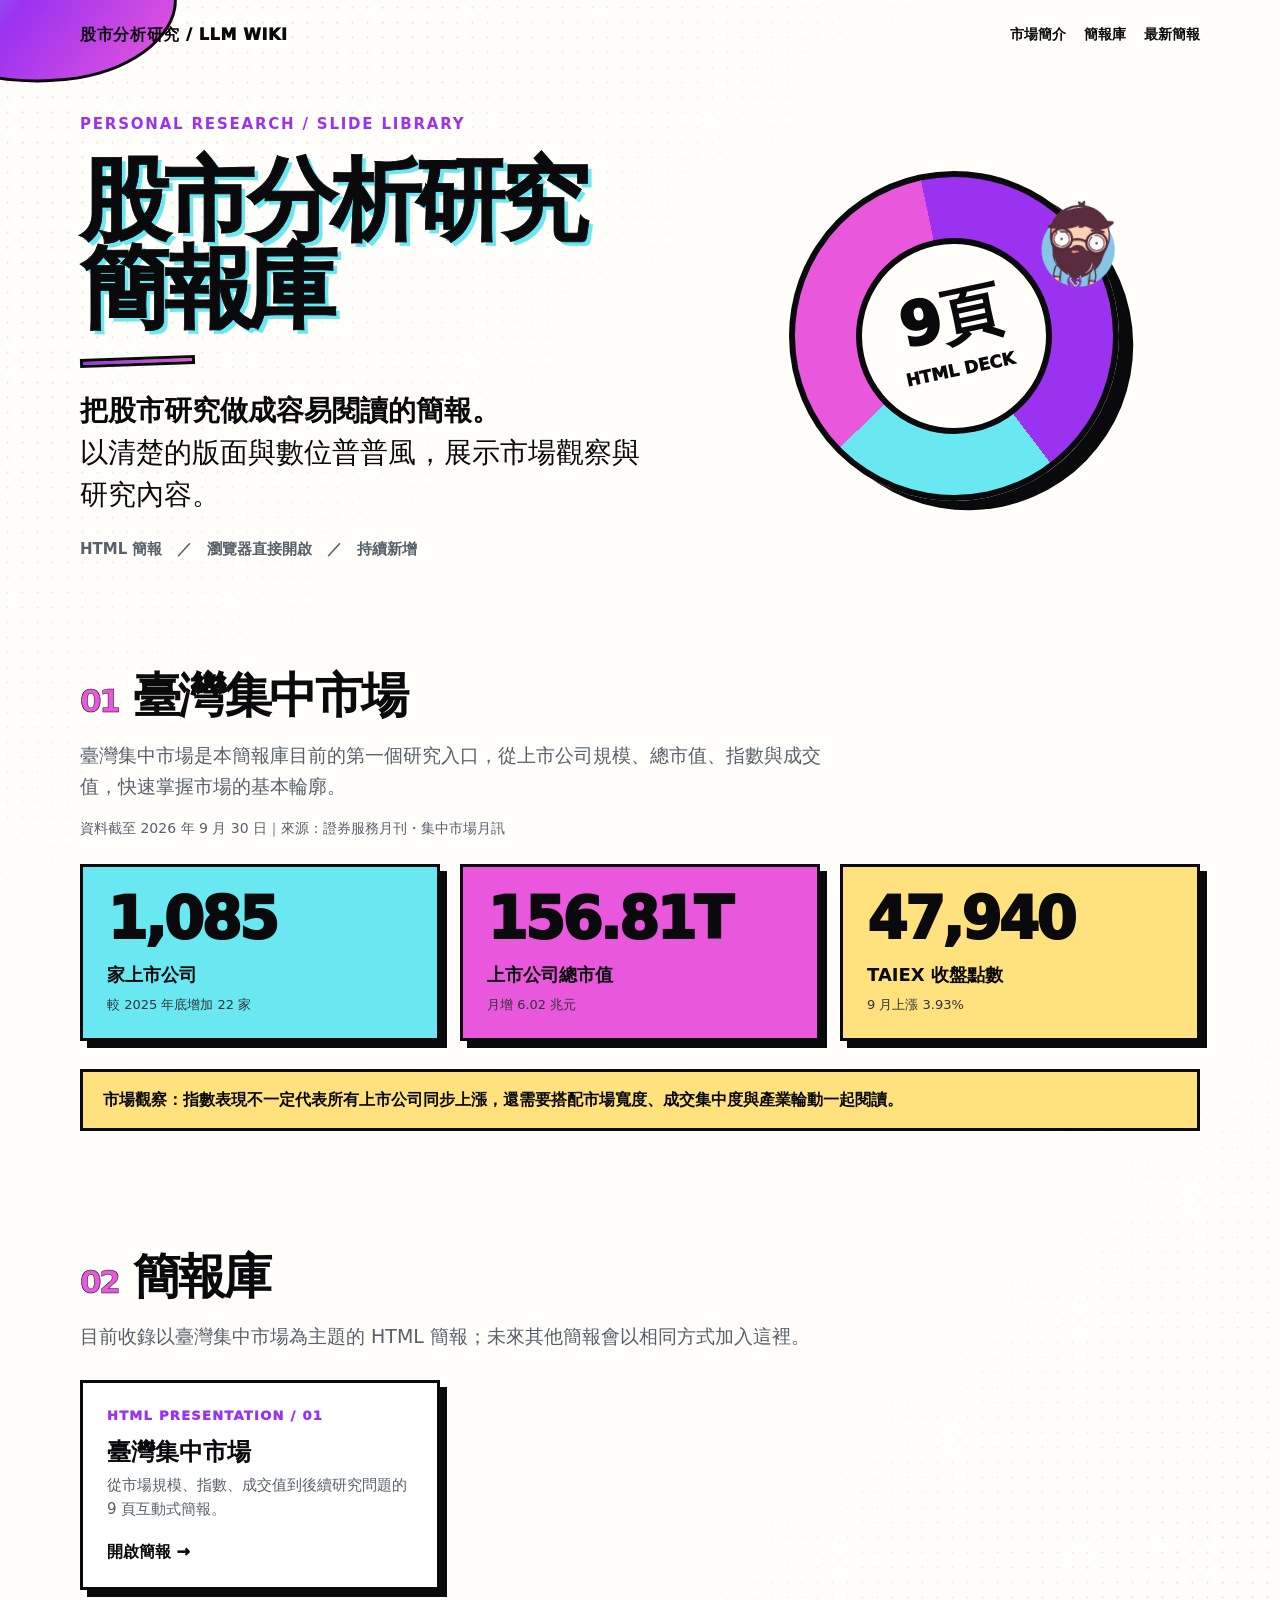
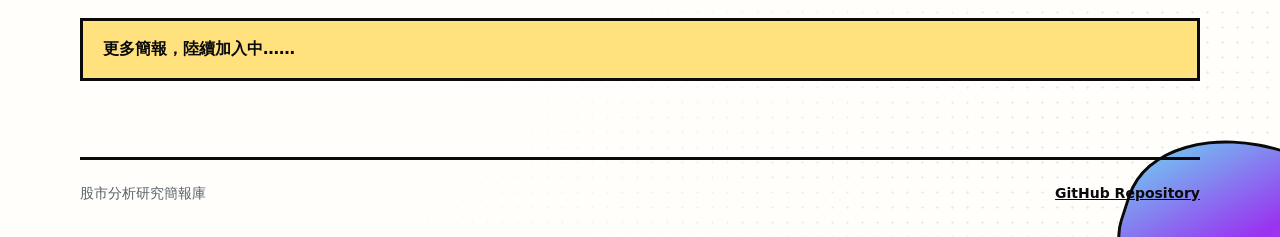
==== commit 8d0218b2: "Restore market introduction section" ====
--- a/index.html
+++ b/index.html
@@ -21,7 +21,7 @@
     <div class="wrap">
       <nav class="nav" aria-label="主要導覽">
         <div class="brand">股市分析研究 / LLM WIKI</div>
-        <div class="nav-links"><a href="#decks">簡報庫</a><a href="html/taiwan-stock-market.html">最新簡報</a></div>
+        <div class="nav-links"><a href="#market">市場簡介</a><a href="#decks">簡報庫</a><a href="html/taiwan-stock-market.html">最新簡報</a></div>
       </nav>
       <header class="hero">
         <div>
@@ -38,8 +38,20 @@
         </div>
       </header>
 
+      <section class="section" id="market">
+        <h2><span>01</span>臺灣集中市場</h2>
+        <p class="section-intro">臺灣集中市場是本簡報庫目前的第一個研究入口，從上市公司規模、總市值、指數與成交值，快速掌握市場的基本輪廓。</p>
+        <p class="section-meta">資料截至 2026 年 9 月 30 日｜來源：證券服務月刊・集中市場月訊</p>
+        <div class="stat-grid">
+          <article class="stat"><div class="stat-value">1,085</div><div class="stat-label">家上市公司</div><div class="stat-note">較 2025 年底增加 22 家</div></article>
+          <article class="stat"><div class="stat-value">156.81T</div><div class="stat-label">上市公司總市值</div><div class="stat-note">月增 6.02 兆元</div></article>
+          <article class="stat"><div class="stat-value">47,940</div><div class="stat-label">TAIEX 收盤點數</div><div class="stat-note">9 月上漲 3.93%</div></article>
+        </div>
+        <div class="notice">市場觀察：指數表現不一定代表所有上市公司同步上漲，還需要搭配市場寬度、成交集中度與產業輪動一起閱讀。</div>
+      </section>
+
       <section class="section" id="decks">
-        <h2><span>01</span>簡報庫</h2>
+        <h2><span>02</span>簡報庫</h2>
         <p class="section-intro">目前收錄以臺灣集中市場為主題的 HTML 簡報；未來其他簡報會以相同方式加入這裡。</p>
         <div class="entry-grid">
           <a class="entry" href="html/taiwan-stock-market.html"><div><div class="entry-tag">HTML Presentation / 01</div><h3>臺灣集中市場</h3><p>從市場規模、指數、成交值到後續研究問題的 9 頁互動式簡報。</p></div><div class="entry-cta">開啟簡報 →</div></a>
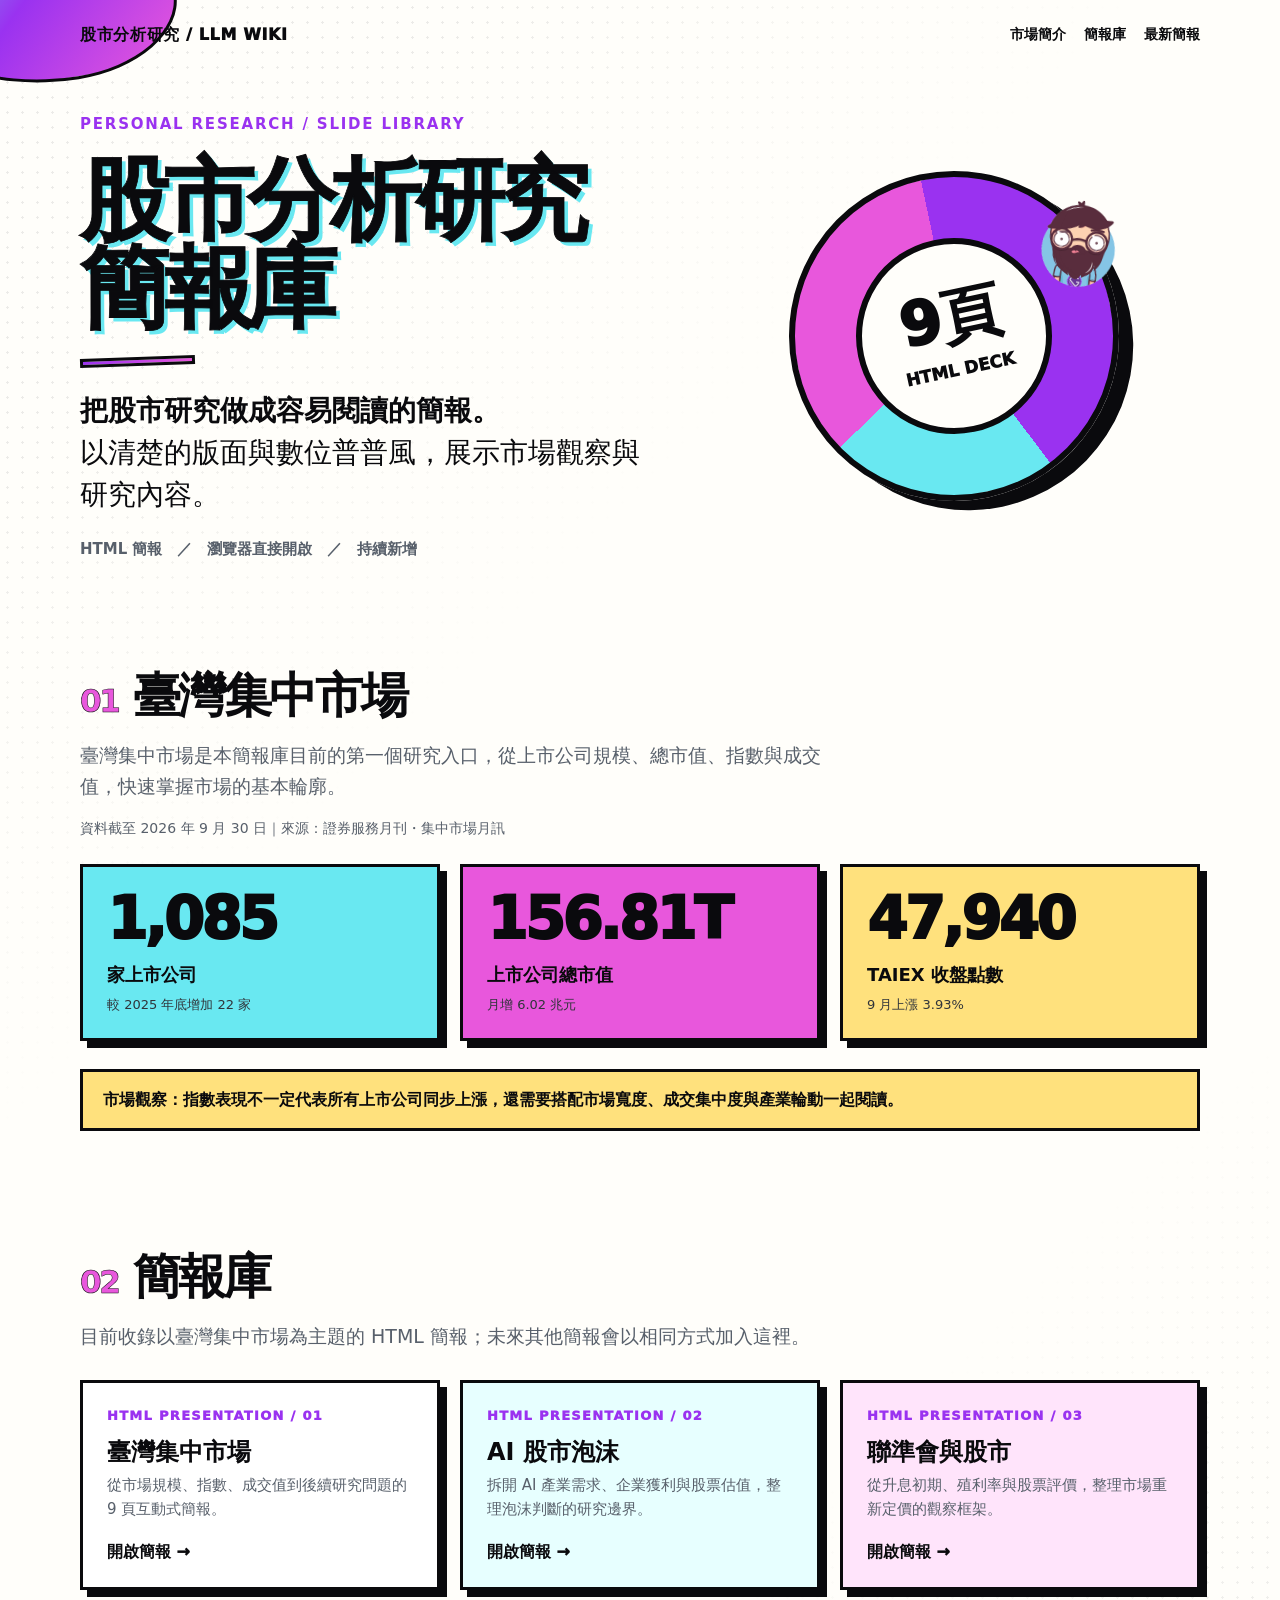
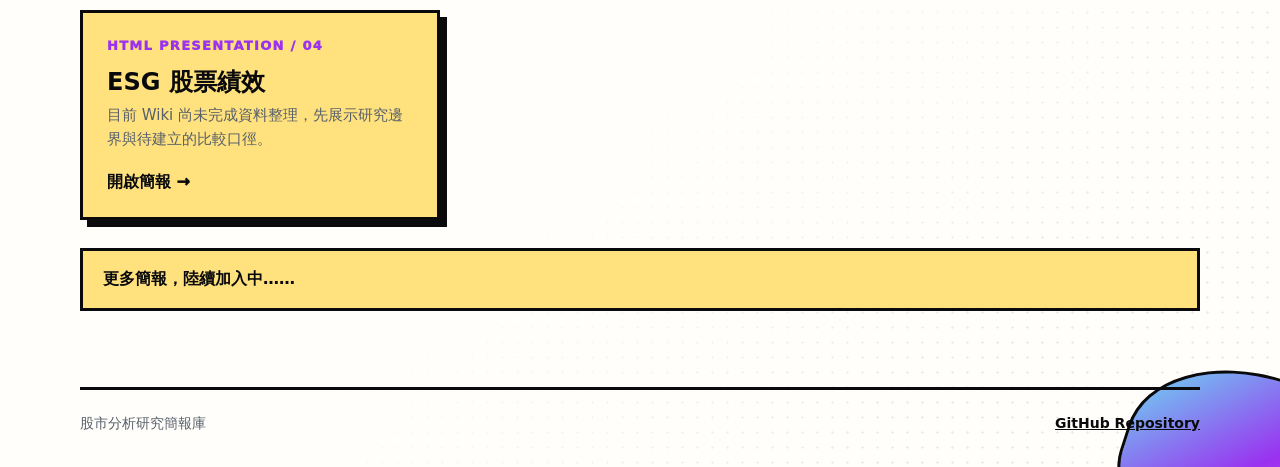
==== commit 117ce939: "Add research decks to homepage" ====
--- a/index.html
+++ b/index.html
@@ -55,6 +55,9 @@
         <p class="section-intro">目前收錄以臺灣集中市場為主題的 HTML 簡報；未來其他簡報會以相同方式加入這裡。</p>
         <div class="entry-grid">
           <a class="entry" href="html/taiwan-stock-market.html"><div><div class="entry-tag">HTML Presentation / 01</div><h3>臺灣集中市場</h3><p>從市場規模、指數、成交值到後續研究問題的 9 頁互動式簡報。</p></div><div class="entry-cta">開啟簡報 →</div></a>
+          <a class="entry" href="html/ai-stock-bubble.html"><div><div class="entry-tag">HTML Presentation / 02</div><h3>AI 股市泡沫</h3><p>拆開 AI 產業需求、企業獲利與股票估值，整理泡沫判斷的研究邊界。</p></div><div class="entry-cta">開啟簡報 →</div></a>
+          <a class="entry" href="html/fed-and-stocks.html"><div><div class="entry-tag">HTML Presentation / 03</div><h3>聯準會與股市</h3><p>從升息初期、殖利率與股票評價，整理市場重新定價的觀察框架。</p></div><div class="entry-cta">開啟簡報 →</div></a>
+          <a class="entry" href="html/esg-stock-performance.html"><div><div class="entry-tag">HTML Presentation / 04</div><h3>ESG 股票績效</h3><p>目前 Wiki 尚未完成資料整理，先展示研究邊界與待建立的比較口徑。</p></div><div class="entry-cta">開啟簡報 →</div></a>
         </div>
         <div class="notice">更多簡報，陸續加入中……</div>
       </section>
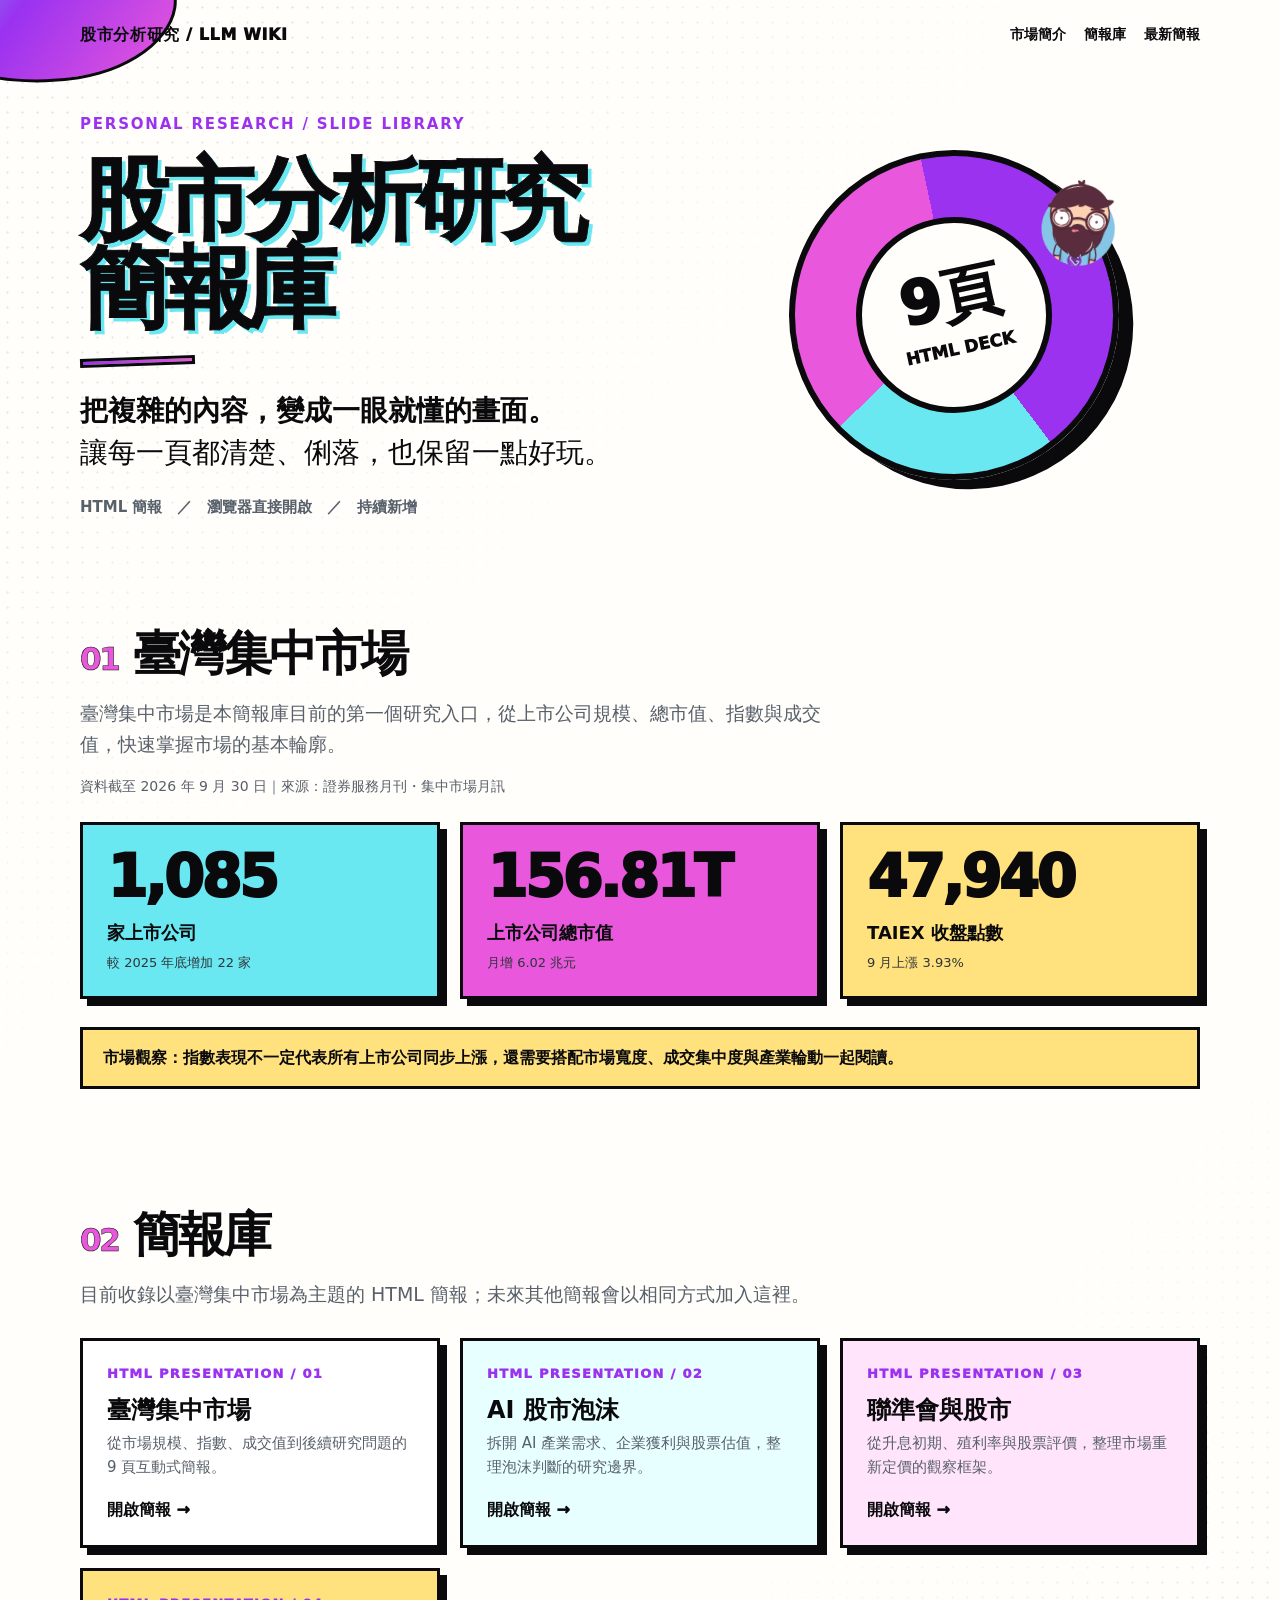
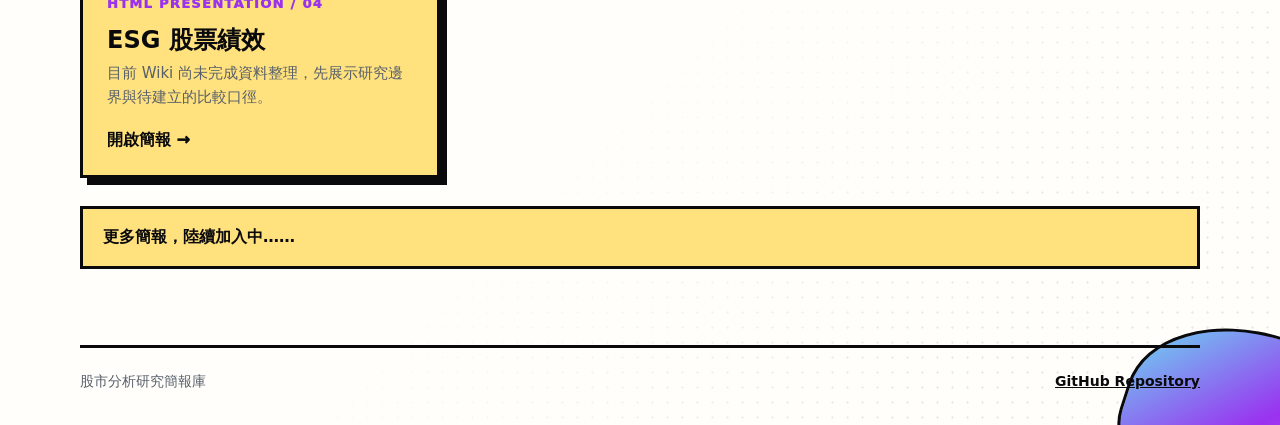
==== commit fff0b4cf: "Refine landing page tagline" ====
--- a/index.html
+++ b/index.html
@@ -28,7 +28,7 @@
           <div class="eyebrow">Personal Research / Slide Library</div>
           <h1>股市分析研究<br>簡報庫</h1>
           <div class="rule"></div>
-          <p><strong>把股市研究做成容易閱讀的簡報。</strong><br>以清楚的版面與數位普普風，展示市場觀察與研究內容。</p>
+          <p><strong>把複雜的內容，變成一眼就懂的畫面。</strong><br>讓每一頁都清楚、俐落，也保留一點好玩。</p>
           <p class="meta">HTML 簡報　／　瀏覽器直接開啟　／　持續新增</p>
         </div>
         <div class="visual" aria-label="股市研究簡報視覺化裝飾">
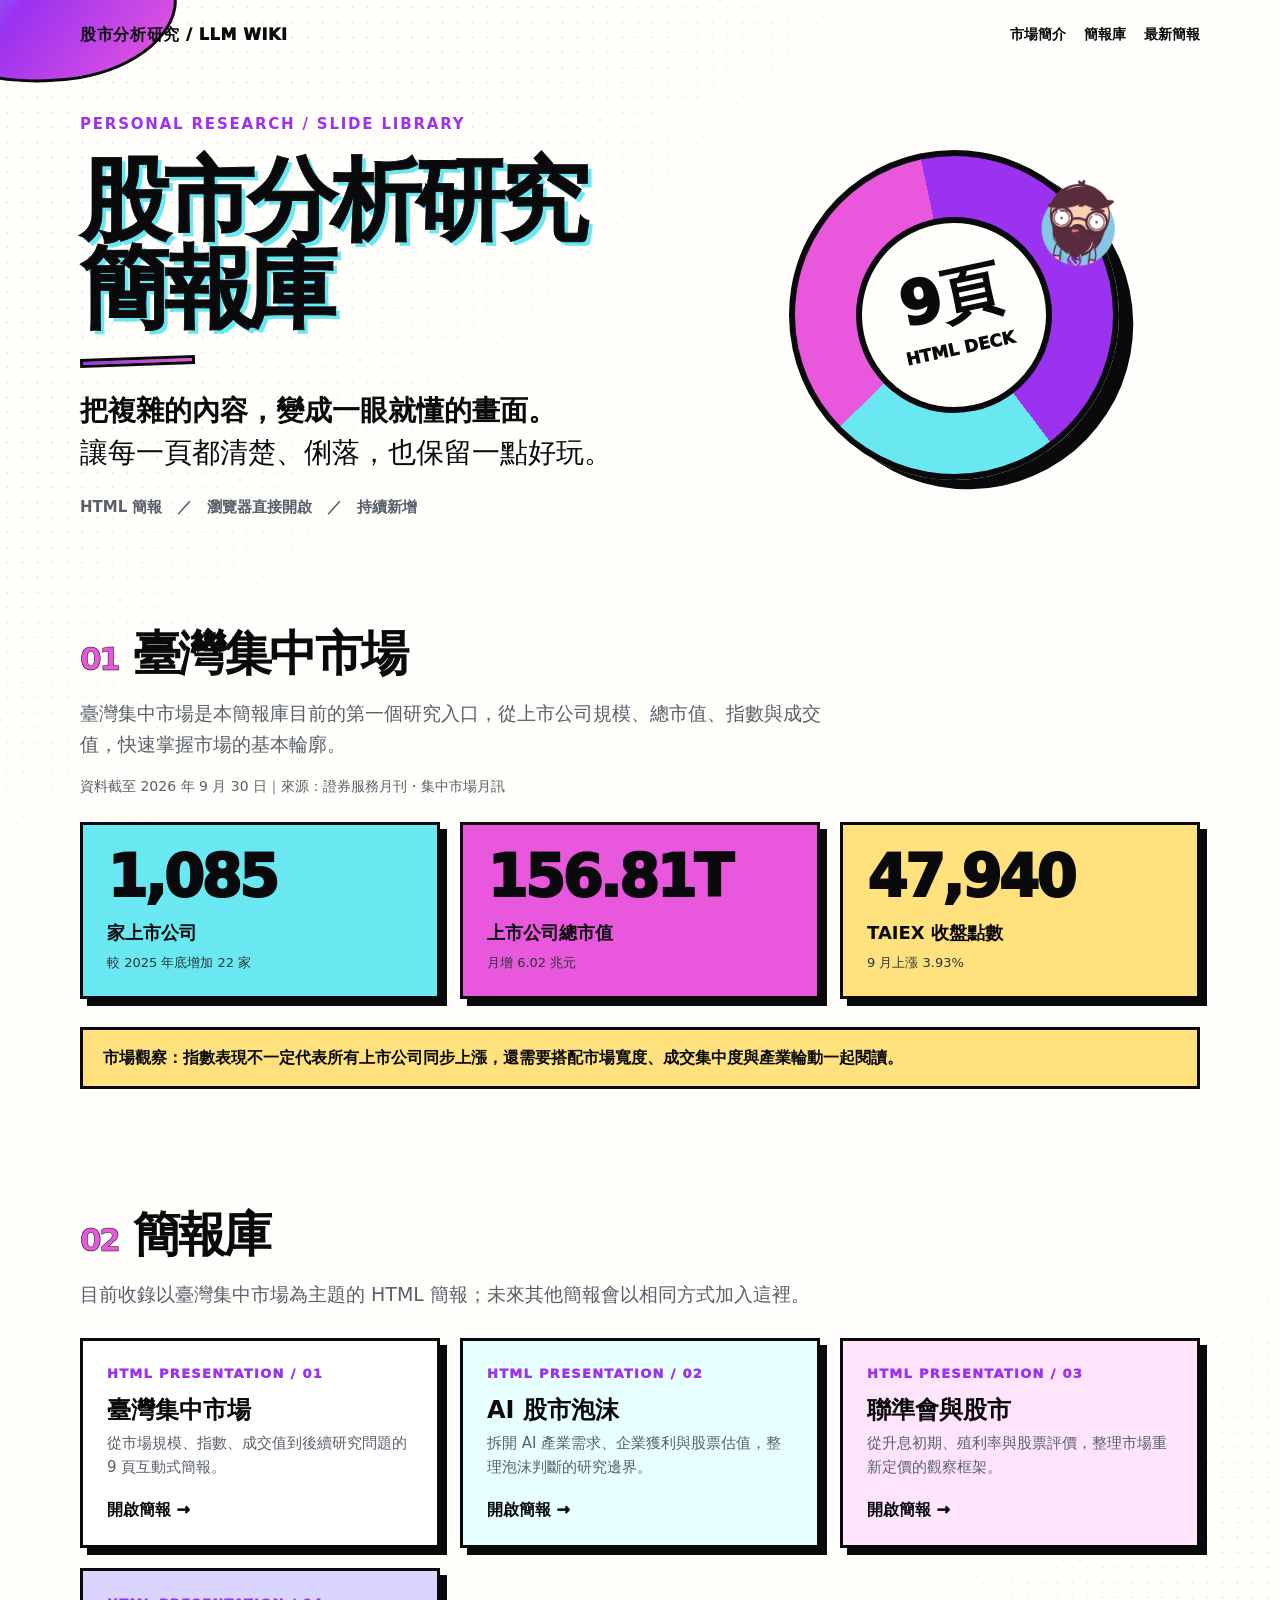
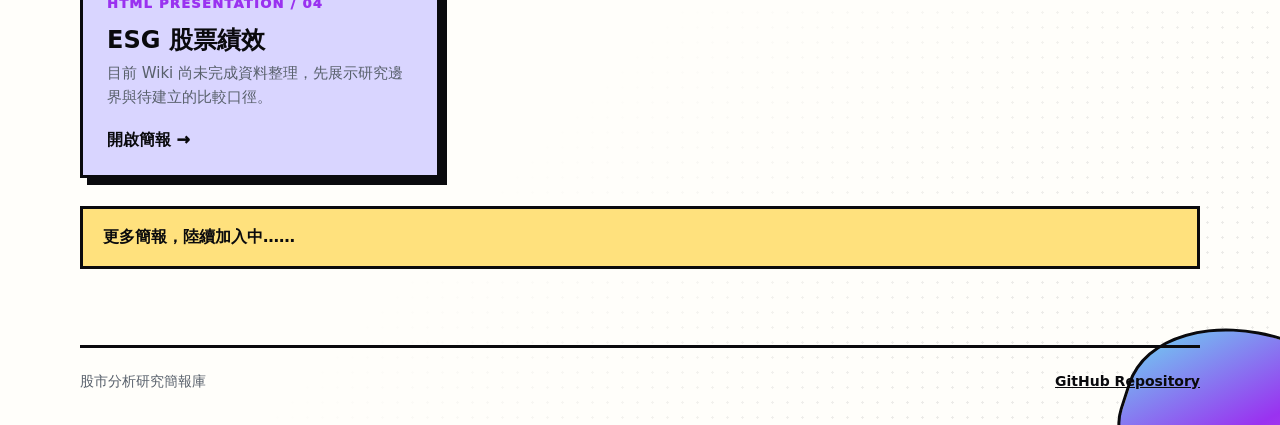
==== commit 0c068bd1: "Adjust ESG deck card color" ====
--- a/index.html
+++ b/index.html
@@ -11,7 +11,7 @@
     .page{min-height:100vh;position:relative;overflow:hidden;background:var(--paper)}.page:before{content:"";position:absolute;inset:0;pointer-events:none;background-image:radial-gradient(var(--ink) 1.2px,transparent 1.2px);background-size:15px 15px;opacity:.07;mask-image:linear-gradient(135deg,#000 0 15%,transparent 35% 68%,#000 88%)}
     .blob{position:absolute;border:var(--line);background:linear-gradient(135deg,var(--cyan),var(--purple) 48%,var(--pink));pointer-events:none}.blob.tl{width:280px;height:175px;left:-105px;top:-90px;border-radius:20% 65% 45% 70%;transform:rotate(-9deg)}.blob.br{width:280px;height:190px;right:-120px;bottom:-100px;border-radius:48% 28% 60% 38%;transform:rotate(18deg)}
     .wrap{position:relative;z-index:1;width:min(1120px,calc(100% - 48px));margin:0 auto}.nav{display:flex;align-items:center;justify-content:space-between;gap:20px;padding:22px 0 8px}.brand{font-weight:950;letter-spacing:.04em}.nav-links{display:flex;gap:18px;flex-wrap:wrap;justify-content:flex-end}.nav-links a{color:var(--ink);text-decoration:none;font-size:14px;font-weight:850;border-bottom:2px solid transparent}.nav-links a:hover{color:var(--purple);border-color:var(--purple)}.hero{padding:56px 0 66px;min-height:520px;display:grid;grid-template-columns:1.08fr .92fr;gap:50px;align-items:center}.eyebrow{font-size:15px;letter-spacing:.12em;font-weight:900;color:var(--purple);text-transform:uppercase}.hero h1{max-width:680px;margin:20px 0 18px;font-size:clamp(44px,7vw,90px);line-height:.98;letter-spacing:-.07em;text-shadow:4px 4px 0 var(--cyan);-webkit-text-stroke:.8px var(--ink)}.rule{width:115px;height:9px;border:var(--line);background:linear-gradient(90deg,var(--purple),var(--pink));transform:rotate(-2deg);margin:24px 0}.hero p{max-width:650px;margin:0;font-size:clamp(19px,2.2vw,28px);line-height:1.5}.meta{margin-top:22px!important;font-size:15px!important;color:var(--muted);font-weight:700}.visual{display:grid;place-items:center;min-height:360px;position:relative}.ring{width:min(330px,70vw);aspect-ratio:1;border:6px solid var(--ink);border-radius:50%;background:conic-gradient(var(--purple) 0 43%,var(--cyan) 43% 66%,var(--pink) 66% 100%);box-shadow:12px 12px 0 var(--ink);display:grid;place-items:center;transform:rotate(-12deg)}.ring:after{content:"";width:58%;aspect-ratio:1;border:6px solid var(--ink);border-radius:50%;background:var(--paper)}.ring-copy{position:absolute;text-align:center;transform:rotate(-12deg);font-weight:950}.ring-copy .number{font-size:clamp(30px,4.8vw,60px);line-height:.95}.ring-copy .label{font-size:17px;margin-top:10px}.avatar{position:absolute;width:110px;right:5%;top:2%;transform:rotate(7deg)}.avatar img{display:block;width:100%}
-    .section{padding:44px 0 76px}.section h2{margin:0;font-size:clamp(28px,4vw,48px);line-height:1.08;letter-spacing:-.05em}.section h2 span{color:var(--pink);font-size:.65em;margin-right:.45em;-webkit-text-stroke:.5px var(--ink)}.section-intro{max-width:760px;color:var(--muted);font-size:19px;margin:18px 0 28px}.section-meta{margin:-14px 0 24px;color:var(--muted);font-size:14px}.grid{display:grid;grid-template-columns:repeat(3,1fr);gap:20px}.card{border:var(--line);padding:22px 24px;background:#fff;box-shadow:7px 7px 0 var(--ink)}.card:nth-child(2){background:#e7ffff}.card:nth-child(3){background:#ffe4fb}.card h3{margin:0 0 8px;font-size:22px}.card p{margin:0;font-size:16px;line-height:1.6}.stat-grid{display:grid;grid-template-columns:repeat(3,1fr);gap:20px}.stat{border:var(--line);padding:22px 24px;background:var(--cyan);box-shadow:7px 7px 0 var(--ink)}.stat:nth-child(2){background:var(--pink)}.stat:nth-child(3){background:var(--yellow)}.stat-value{font-size:clamp(34px,5vw,58px);font-weight:950;line-height:1.05;letter-spacing:-.05em}.stat-label{font-size:18px;font-weight:900;margin-top:10px}.stat-note{color:#30343a;font-size:13px;margin-top:5px}.entry-grid{display:grid;grid-template-columns:repeat(3,1fr);gap:20px;margin-top:26px}.entry{display:flex;min-height:210px;flex-direction:column;justify-content:space-between;color:var(--ink);text-decoration:none;border:var(--line);padding:22px 24px;background:#fff;box-shadow:7px 7px 0 var(--ink);transition:transform .15s ease}.entry:hover{transform:translate(-3px,-3px)}.entry:nth-child(2){background:#e7ffff}.entry:nth-child(3){background:#ffe4fb}.entry:nth-child(4){background:#ffe17d}.entry:nth-child(5){background:#fff}.entry:nth-child(6){background:#e7ffff}.entry-tag{font-size:13px;letter-spacing:.1em;font-weight:950;color:var(--purple);text-transform:uppercase}.entry h3{font-size:24px;line-height:1.15;margin:12px 0 8px}.entry p{margin:0;color:var(--muted);font-size:15px;line-height:1.55}.entry-cta{margin-top:18px;font-weight:950}.question-list{display:grid;grid-template-columns:repeat(2,1fr);gap:14px 26px;margin:0;padding:0;list-style:none}.question-list li{border-top:3px solid var(--ink);padding:14px 0;font-size:17px;font-weight:750}.question-list li::before{content:"?";display:inline-grid;place-items:center;width:26px;height:26px;margin-right:10px;border:2px solid var(--ink);border-radius:50%;background:var(--cyan);font-weight:950}.notice{margin-top:28px;border:var(--line);background:var(--yellow);padding:15px 20px;font-size:16px;font-weight:750}.footer{border-top:var(--line);padding:22px 0 32px;color:var(--muted);font-size:14px;display:flex;justify-content:space-between;gap:18px}.footer a{color:var(--ink);font-weight:850}
+    .section{padding:44px 0 76px}.section h2{margin:0;font-size:clamp(28px,4vw,48px);line-height:1.08;letter-spacing:-.05em}.section h2 span{color:var(--pink);font-size:.65em;margin-right:.45em;-webkit-text-stroke:.5px var(--ink)}.section-intro{max-width:760px;color:var(--muted);font-size:19px;margin:18px 0 28px}.section-meta{margin:-14px 0 24px;color:var(--muted);font-size:14px}.grid{display:grid;grid-template-columns:repeat(3,1fr);gap:20px}.card{border:var(--line);padding:22px 24px;background:#fff;box-shadow:7px 7px 0 var(--ink)}.card:nth-child(2){background:#e7ffff}.card:nth-child(3){background:#ffe4fb}.card h3{margin:0 0 8px;font-size:22px}.card p{margin:0;font-size:16px;line-height:1.6}.stat-grid{display:grid;grid-template-columns:repeat(3,1fr);gap:20px}.stat{border:var(--line);padding:22px 24px;background:var(--cyan);box-shadow:7px 7px 0 var(--ink)}.stat:nth-child(2){background:var(--pink)}.stat:nth-child(3){background:var(--yellow)}.stat-value{font-size:clamp(34px,5vw,58px);font-weight:950;line-height:1.05;letter-spacing:-.05em}.stat-label{font-size:18px;font-weight:900;margin-top:10px}.stat-note{color:#30343a;font-size:13px;margin-top:5px}.entry-grid{display:grid;grid-template-columns:repeat(3,1fr);gap:20px;margin-top:26px}.entry{display:flex;min-height:210px;flex-direction:column;justify-content:space-between;color:var(--ink);text-decoration:none;border:var(--line);padding:22px 24px;background:#fff;box-shadow:7px 7px 0 var(--ink);transition:transform .15s ease}.entry:hover{transform:translate(-3px,-3px)}.entry:nth-child(2){background:#e7ffff}.entry:nth-child(3){background:#ffe4fb}.entry:nth-child(4){background:#d9d5ff}.entry:nth-child(5){background:#fff}.entry:nth-child(6){background:#e7ffff}.entry-tag{font-size:13px;letter-spacing:.1em;font-weight:950;color:var(--purple);text-transform:uppercase}.entry h3{font-size:24px;line-height:1.15;margin:12px 0 8px}.entry p{margin:0;color:var(--muted);font-size:15px;line-height:1.55}.entry-cta{margin-top:18px;font-weight:950}.question-list{display:grid;grid-template-columns:repeat(2,1fr);gap:14px 26px;margin:0;padding:0;list-style:none}.question-list li{border-top:3px solid var(--ink);padding:14px 0;font-size:17px;font-weight:750}.question-list li::before{content:"?";display:inline-grid;place-items:center;width:26px;height:26px;margin-right:10px;border:2px solid var(--ink);border-radius:50%;background:var(--cyan);font-weight:950}.notice{margin-top:28px;border:var(--line);background:var(--yellow);padding:15px 20px;font-size:16px;font-weight:750}.footer{border-top:var(--line);padding:22px 0 32px;color:var(--muted);font-size:14px;display:flex;justify-content:space-between;gap:18px}.footer a{color:var(--ink);font-weight:850}
     @media(max-width:760px){.wrap{width:min(100% - 34px,600px)}.nav{align-items:flex-start;flex-direction:column}.nav-links{justify-content:flex-start}.hero{grid-template-columns:1fr;gap:20px;padding-top:44px}.visual{min-height:285px}.avatar{width:84px;right:10%;top:0}.grid,.stat-grid,.entry-grid,.question-list,.links{grid-template-columns:1fr}.section{padding:34px 0 54px}.footer{display:block}.footer span{display:block;margin-top:6px}}
   </style>
 </head>
